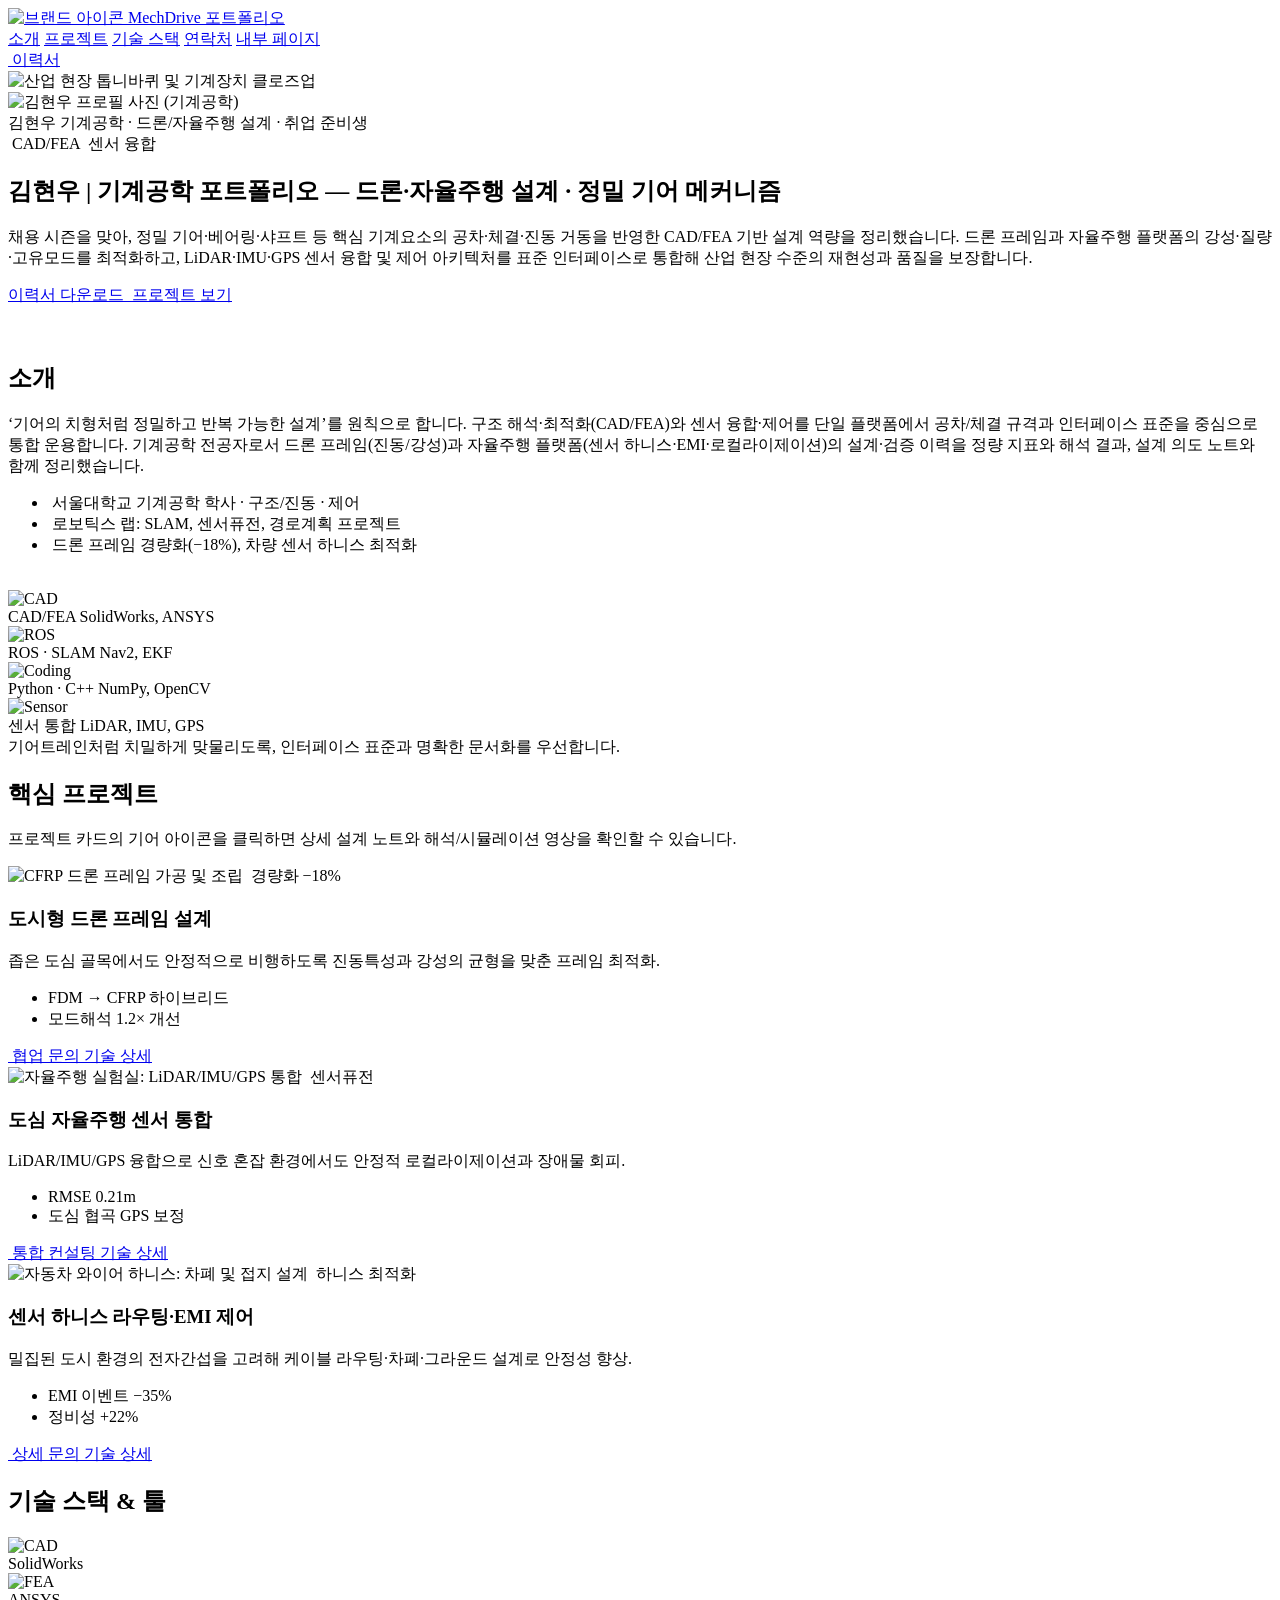
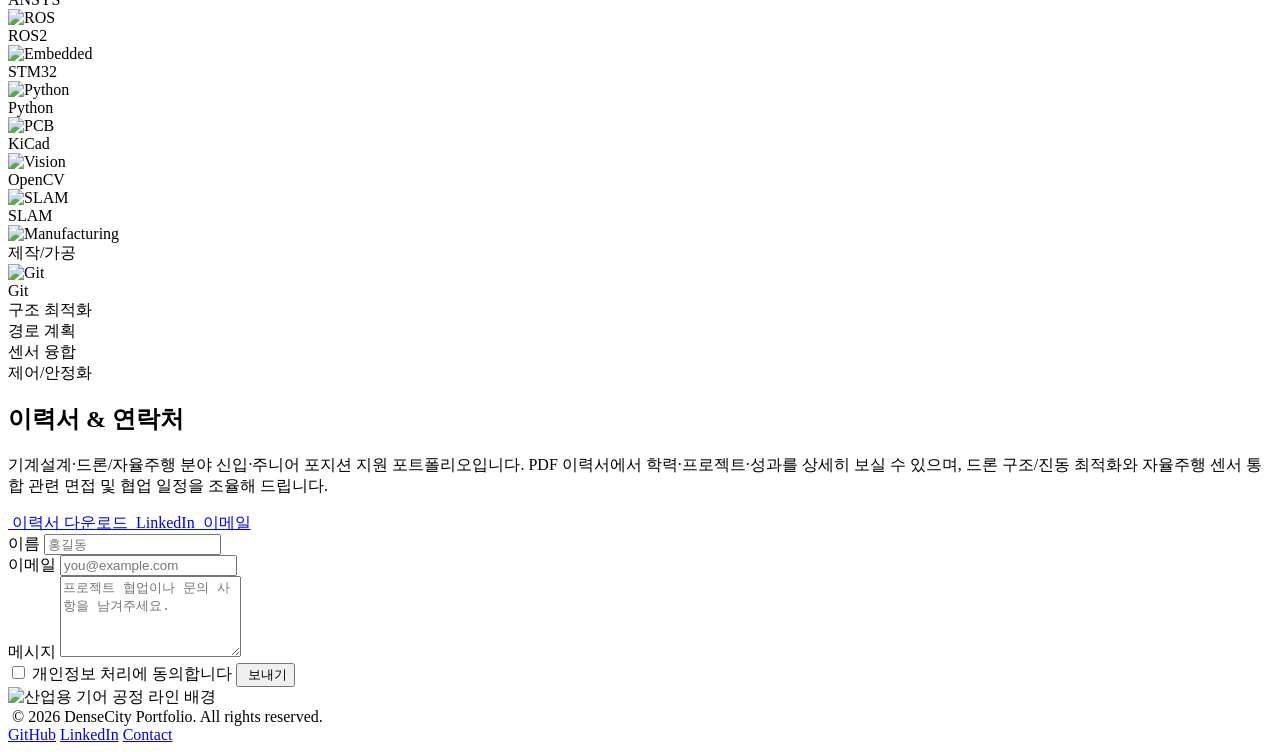
==== index2.html @ a0040f0d "starting again, fuck" ====
<!DOCTYPE html>
<html lang="ko" class="gjs-t-body">

  <head>
    <title id="i7ud">기계공학 포트폴리오 | 드론·자율주행 설계</title>
    <meta charset="utf-8" />
    <meta name="viewport" content="width=device-width, initial-scale=1" />
    <meta name="robots" content="index,follow">
    <meta name="generator" content="GrapesJS Studio">
    <link href="./newisdiff.css" rel="preload" as="style" />
  </head>

  <body class="cls-58n6zc">
    <header class="header" id="i1spo">
      <div class="header-container" id="io97j">
        <div class="header-bar" id="iwdth">
          <a href="#" class="brand-link" id="iqsjo">
            <img src="https://api.iconify.design/lucide-building-2.svg?color=%23ffffff" alt="브랜드 아이콘" class="brand-icon" id="idhmr" />
            <span id="ievvj" class="brand-name">MechDrive 포트폴리오</span>
          </a>
          <nav class="header-navigation" id="ipjgh">
            <a href="#about" class="gjs-t-link nav-link" id="ik38f">소개</a>
            <a href="#projects" class="gjs-t-link nav-link" id="ig07u">프로젝트</a>
            <a href="#skills" class="gjs-t-link nav-link" id="i8s25">기술 스택</a>
            <a href="#contact" class="gjs-t-link nav-link" id="ieakf">연락처</a>
            <a href="./index.html" id="igtwj" class="nav-link-page">내부 페이지</a>
          </nav>
          <div class="header-cta" id="id6ag">
            <a href="#resume" class="gjs-t-button header-button" id="i29eb">
              <img src="https://api.iconify.design/lucide-download.svg?color=%230b1220" alt="" class="button-icon" id="ij6nm" />
              <span class="button-label" id="imncm">이력서</span>
            </a>
          </div>
        </div>
      </div>
      <div class="header-divider" id="i7prg"></div>
    </header>
    <section id="hero" class="hero-section">
      <div id="izo97" class="hero-media">
        <img src="https://app.grapesjs.com/api/assets/random-image?query=industrial%20gears%20machinery%20closeup&amp;w=1600&amp;h=900" alt="산업 현장 톱니바퀴 및 기계장치 클로즈업" id="if8uk" class="hero-image" />
        <div id="ibich" class="hero-overlay"></div>
        <div id="id3tt" class="hero-content">
          <div id="iuqrh" class="hero-grid">
            <div id="ige5q" class="hero-profile">
              <div id="iniff" class="gjs-t-border profile-card">
                <img src="https://app.grapesjs.com/api/assets/random-image?query=portrait&amp;w=320&amp;h=320" alt="김현우 프로필 사진 (기계공학)" id="iyqql" class="profile-image" />
                <div id="iqaf6" class="profile-text">
                  <span id="iupiy" class="profile-name">김현우</span>
                  <span id="if7o5" class="profile-role">기계공학 · 드론/자율주행 설계 · 취업 준비생</span>
                  <div id="i46gs" class="profile-badges">
                    <span id="ia6sl" class="badge-item">
                      <img src="https://api.iconify.design/lucide-cog.svg?color=%23ffffff" alt="" id="i0ziv" class="cls-japd1v" />
                      <span id="icdsj">CAD/FEA</span>
                    </span>
                    <span id="i20hk" class="badge-item">
                      <img src="https://api.iconify.design/lucide-antenna.svg?color=%23ffffff" alt="" id="il0r1" class="cls-6fmpok" />
                      <span id="ipcrw">센서 융합</span>
                    </span>
                  </div>
                </div>
              </div>
            </div>
            <div id="iaud5" class="hero-headline">
              <h1 id="i3epa" class="gjs-t-h1 hero-title">김현우 | 기계공학 포트폴리오 — 드론·자율주행 설계 · 정밀 기어 메커니즘</h1>
              <p id="i17pk" class="hero-subtitle">채용 시즌을 맞아, 정밀 기어·베어링·샤프트 등 핵심 기계요소의 공차·체결·진동 거동을 반영한 CAD/FEA 기반 설계 역량을 정리했습니다. 드론 프레임과 자율주행 플랫폼의 강성·질량·고유모드를 최적화하고, LiDAR·IMU·GPS 센서 융합 및 제어 아키텍처를 표준 인터페이스로 통합해 산업 현장 수준의 재현성과 품질을 보장합니다.</p>
              <div id="ioflk" class="hero-actions">
                <a href="#resume" id="ijpuq" class="gjs-t-button primary-cta">
                  <img src="https://api.iconify.design/lucide-rocket.svg?color=%230b1220" alt="" id="i85fe" class="cls-4uaanw" />이력서 다운로드
                </a>
                <a href="#projects" id="iptj8" class="secondary-cta">
                  <img src="https://api.iconify.design/lucide-folder-open.svg?color=%23ffffff" alt="" id="i056i" class="cls-2yirq5" />
                  프로젝트 보기
                </a>
              </div>
            </div>
          </div>
          <img src="https://api.iconify.design/lucide-cog.svg?color=%23ffffff" alt="" id="ipnvv" class="hero-gear-decor" />
        </div>
        <img src="https://api.iconify.design/lucide-cog.svg?color=%23ffffff" alt="" id="i6jv47" class="hero-gear-decor" />
        <img src="https://api.iconify.design/lucide-cog.svg?color=%23ffffff" alt="" id="if8eoa" class="hero-gear-decor" />
      </div>
    </section>
    <section id="about" class="about-section">
      <div class="section-header" id="i5stb">
        <h2 class="gjs-t-h2 section-title" id="isull">소개</h2>
        <div class="section-line" id="imf1e"></div>
      </div>
      <div class="about-grid" id="ig2vy">
        <div class="about-summary" id="i3tjg">
          <div id="ihdhk" class="gjs-t-border summary-card">
            <p id="i35if" class="summary-text">‘기어의 치형처럼 정밀하고 반복 가능한 설계’를 원칙으로 합니다. 구조 해석·최적화(CAD/FEA)와 센서 융합·제어를 단일 플랫폼에서 공차/체결 규격과 인터페이스 표준을 중심으로 통합 운용합니다. 기계공학 전공자로서 드론 프레임(진동/강성)과 자율주행 플랫폼(센서 하니스·EMI·로컬라이제이션)의 설계·검증 이력을 정량 지표와 해석 결과, 설계 의도 노트와 함께 정리했습니다.</p>
            <ul id="idpcd" class="experience-list">
              <li id="id0z9" class="experience-item">
                <img src="https://api.iconify.design/lucide-school.svg?color=%23ffffff" alt="" id="idido" class="cls-k63dam" />
                <span id="i1ym4">서울대학교 기계공학 학사 · 구조/진동 · 제어</span>
              </li>
              <li id="i71ul" class="experience-item">
                <img src="https://api.iconify.design/lucide-cpu.svg?color=%23ffffff" alt="" id="i4e8y" class="cls-ekoyk2" />
                <span id="imzwj">로보틱스 랩: SLAM, 센서퓨전, 경로계획 프로젝트</span>
              </li>
              <li id="ifurr" class="experience-item">
                <img src="https://api.iconify.design/lucide-wrench.svg?color=%23ffffff" alt="" id="in3jy" class="cls-c5b4dj" />
                <span id="ijxng">드론 프레임 경량화(−18%), 차량 센서 하니스 최적화</span>
              </li>
            </ul>
            <div aria-hidden="true" id="iyo3x8">
              <img src="https://api.iconify.design/lucide-cog.svg?color=%23ffffff" alt="" id="i6b3sc" />
            </div>
          </div>
        </div>
        <div class="about-skills" id="ispla">
          <div class="gjs-t-border skills-card" id="ipkhg">
            <div class="skill-grid" id="i0h4n">
              <div class="skill-block" id="iw74g">
                <img src="https://api.iconify.design/lucide-cad.svg?color=%23ffffff" alt="CAD" class="cls-kmllen" id="ij2lc" />
                <div class="skill-info" id="i32fqk">
                  <div class="skill-header" id="ikccnl">
                    <span class="cls-u838b0" id="ib4uol">CAD/FEA</span>
                    <span class="cls-2l4azd" id="iyar39">SolidWorks, ANSYS</span>
                  </div>
                  <div class="skill-meter" id="i77jv6">
                    <div class="skill-fill" id="icu7ci"></div>
                  </div>
                </div>
              </div>
              <div class="skill-block" id="ijsst5">
                <img src="https://api.iconify.design/lucide-robot.svg?color=%23ffffff" alt="ROS" class="cls-l5lj44" id="ia5tse" />
                <div class="skill-info" id="ilvzzb">
                  <div class="skill-header" id="i2rl3z">
                    <span class="cls-6ejz52" id="ibklpq">ROS · SLAM</span>
                    <span class="cls-ztpwh1" id="iyr1hd">Nav2, EKF</span>
                  </div>
                  <div class="skill-meter" id="ildbcj">
                    <div class="skill-fill" id="ic4v45"></div>
                  </div>
                </div>
              </div>
              <div class="skill-block" id="iigvez">
                <img src="https://api.iconify.design/lucide-code-2.svg?color=%23ffffff" alt="Coding" class="cls-ta8qti" id="irjr3x" />
                <div class="skill-info" id="i0kuwq">
                  <div class="skill-header" id="ismoii">
                    <span class="cls-tm047c" id="iuxky6">Python · C++</span>
                    <span class="cls-eveswq" id="i24luk">NumPy, OpenCV</span>
                  </div>
                  <div class="skill-meter" id="i2c3bn">
                    <div class="skill-fill" id="icu75j"></div>
                  </div>
                </div>
              </div>
              <div class="skill-block" id="i98xem">
                <img src="https://api.iconify.design/lucide-antenna.svg?color=%23ffffff" alt="Sensor" class="cls-lgaa3l" id="ixt8es" />
                <div class="skill-info" id="ithptd">
                  <div class="skill-header" id="izlnhh">
                    <span class="cls-hsniru" id="i2tfth">센서 통합</span>
                    <span class="cls-4lz6kh" id="iplzug">LiDAR, IMU, GPS</span>
                  </div>
                  <div class="skill-meter" id="ixrdvn">
                    <div class="skill-fill" id="i46h0j"></div>
                  </div>
                </div>
              </div>
            </div>
            <div id="ignktv" class="skill-note">기어트레인처럼 치밀하게 맞물리도록, 인터페이스 표준과 명확한 문서화를 우선합니다.</div>
          </div>
        </div>
      </div>
    </section>
    <section id="projects" class="projects-section">
      <div id="ia3dto" class="section-header">
        <h2 id="iouzmg" class="gjs-t-h2 section-title">핵심 프로젝트</h2>
        <div id="iqq2me" class="section-line"></div>
        <p class="cls-etrvaf" id="i24fdl">프로젝트 카드의 기어 아이콘을 클릭하면 상세 설계 노트와 해석/시뮬레이션 영상을 확인할 수 있습니다.</p>
      </div>
      <div class="project-grid" id="i91rlr">
        <article class="gjs-t-border project-card" id="i3ddon">
          <div id="inh4ns" class="project-media">
            <img src="https://app.grapesjs.com/api/assets/random-image?query=drone%20frame%20cnc%20carbon%20fiber&amp;w=800&amp;h=480" alt="CFRP 드론 프레임 가공 및 조립" id="ifvtv4" class="cls-164kug" />
            <span id="i9krzw" class="project-badge">
              <img src="https://api.iconify.design/lucide-cog.svg?color=%23ffffff" alt="" id="id3utx" class="cls-qbki05" />
              <span id="iwuo36">경량화 −18%</span>
            </span>
            <img aria-hidden="true" src="https://api.iconify.design/lucide-cog.svg?color=%23ffffff" alt="" id="i7n7xy" />
          </div>
          <div class="project-body" id="iuujaf">
            <h3 class="project-title" id="ie2wcj">도시형 드론 프레임 설계</h3>
            <p class="project-description" id="ihoyki">좁은 도심 골목에서도 안정적으로 비행하도록 진동특성과 강성의 균형을 맞춘 프레임 최적화.</p>
            <ul class="project-facts" id="icw13j">
              <li class="fact-item" id="itrfp5">FDM → CFRP 하이브리드</li>
              <li class="fact-item" id="ir2cbk">모드해석 1.2× 개선</li>
            </ul>
            <div class="project-actions" id="i0kug1">
              <a href="#contact" class="gjs-t-button project-button" id="ijyath">
                <img src="https://api.iconify.design/lucide-handshake.svg?color=%230b1220" alt="" class="cls-uufxna" id="izh5m8" />
                협업 문의
              </a>
              <a href="#skills" class="gjs-t-link project-link" id="iixa5k">기술 상세</a>
            </div>
          </div>
        </article>
        <article class="gjs-t-border project-card" id="i5opdl">
          <div id="il0ywp" class="project-media">
            <img src="https://app.grapesjs.com/api/assets/random-image?query=autonomous%20vehicle%20lab%20lidar&amp;w=800&amp;h=480" alt="자율주행 실험실: LiDAR/IMU/GPS 통합" id="ip2y8o" class="cls-ntghxf" />
            <span id="ibs6e3" class="project-badge">
              <img src="https://api.iconify.design/lucide-radar.svg?color=%23ffffff" alt="" id="icivt7" class="cls-pdsgo2" />
              <span id="irzajo">센서퓨전</span>
            </span>
            <img aria-hidden="true" src="https://api.iconify.design/lucide-cog.svg?color=%23ffffff" alt="" id="iot7qq" />
          </div>
          <div class="project-body" id="ihtq6m">
            <h3 class="project-title" id="i978ph">도심 자율주행 센서 통합</h3>
            <p class="project-description" id="iym7wh">LiDAR/IMU/GPS 융합으로 신호 혼잡 환경에서도 안정적 로컬라이제이션과 장애물 회피.</p>
            <ul class="project-facts" id="iasvci">
              <li class="fact-item" id="i13z8a">RMSE 0.21m</li>
              <li class="fact-item" id="icujxm">도심 협곡 GPS 보정</li>
            </ul>
            <div class="project-actions" id="ijbuwo">
              <a href="#contact" class="gjs-t-button project-button" id="i8vat9">
                <img src="https://api.iconify.design/lucide-cable.svg?color=%230b1220" alt="" class="cls-lna0zv" id="ipw29n" />
                통합 컨설팅
              </a>
              <a href="#skills" class="gjs-t-link project-link" id="ir6mvg">기술 상세</a>
            </div>
          </div>
        </article>
        <article class="gjs-t-border project-card" id="i12ukz">
          <div id="iylnxe" class="project-media">
            <img src="https://app.grapesjs.com/api/assets/random-image?query=automotive%20wire%20harness%20emi%20shield&amp;w=1200&amp;h=480" alt="자동차 와이어 하니스: 차폐 및 접지 설계" id="i5kxxe" class="cls-sz5kc0" />
            <span id="irz0os" class="project-badge">
              <img src="https://api.iconify.design/lucide-cable.svg?color=%23ffffff" alt="" id="iu7cqh" class="cls-ectc24" />
              <span id="inri0k">하니스 최적화</span>
            </span>
            <img aria-hidden="true" src="https://api.iconify.design/lucide-cog.svg?color=%23ffffff" alt="" id="icjqez" />
          </div>
          <div class="project-body" id="ip0rje">
            <h3 class="project-title" id="izmeit">센서 하니스 라우팅·EMI 제어</h3>
            <p class="project-description" id="iokr67">밀집된 도시 환경의 전자간섭을 고려해 케이블 라우팅·차폐·그라운드 설계로 안정성 향상.</p>
            <ul class="project-facts" id="ibjcof">
              <li class="fact-item" id="i1lard">EMI 이벤트 −35%</li>
              <li class="fact-item" id="i23ug3">정비성 +22%</li>
            </ul>
            <div class="project-actions" id="i73vi3">
              <a href="#contact" class="gjs-t-button project-button" id="is4pyd">
                <img src="https://api.iconify.design/lucide-shield-check.svg?color=%230b1220" alt="" class="cls-n3xxhe" id="ipyk7f" />
                상세 문의
              </a>
              <a href="#skills" class="gjs-t-link project-link" id="i28czw">기술 상세</a>
            </div>
          </div>
        </article>
      </div>
    </section>
    <section id="skills" class="skills-section">
      <div class="section-header" id="i7w2fk">
        <h2 class="gjs-t-h2 section-title" id="ii8l4q">기술 스택 &amp; 툴</h2>
        <div class="section-line" id="iol4tp"></div>
      </div>
      <div class="skills-content" id="i5hajf">
        <div class="gjs-t-border icon-cloud" id="iutkq1">
          <div class="icon-grid" id="i2fhlq">
            <div class="icon-item" id="ikv20u">
              <div class="cls-dh5r3f" id="ifwebb">
                <img src="https://api.iconify.design/lucide-cad.svg?color=%23ffffff" alt="CAD" class="cls-k6n8nd" id="i8ihwi" />
              </div>
              <span class="cls-yga9se" id="itw214">SolidWorks</span>
            </div>
            <div class="icon-item" id="i83j8d">
              <div class="cls-ranrxe" id="iwebub">
                <img src="https://api.iconify.design/lucide-activity.svg?color=%23ffffff" alt="FEA" class="cls-wa16qp" id="iipvpf" />
              </div>
              <span class="cls-xpd7rp" id="ivyzxp">ANSYS</span>
            </div>
            <div class="icon-item" id="ig58km">
              <div class="cls-249k30" id="idmg0e">
                <img src="https://api.iconify.design/lucide-robot.svg?color=%23ffffff" alt="ROS" class="cls-bi3gu2" id="iwgvzy" />
              </div>
              <span class="cls-2nzqko" id="iiayhv">ROS2</span>
            </div>
            <div class="icon-item" id="i4lrvr">
              <div class="cls-2jch6q" id="if1he3">
                <img src="https://api.iconify.design/lucide-cpu.svg?color=%23ffffff" alt="Embedded" class="cls-a7jaw7" id="iatk5k" />
              </div>
              <span class="cls-c8icps" id="i3wftn">STM32</span>
            </div>
            <div class="icon-item" id="isb8tc">
              <div class="cls-i66f5k" id="iepk76">
                <img src="https://api.iconify.design/lucide-code-2.svg?color=%23ffffff" alt="Python" class="cls-z3t9l6" id="i2b41l" />
              </div>
              <span class="cls-9huabp" id="i3nxgs">Python</span>
            </div>
            <div class="icon-item" id="io70rv">
              <div class="cls-izxbre" id="i6lrhg">
                <img src="https://api.iconify.design/lucide-circuit-board.svg?color=%23ffffff" alt="PCB" class="cls-pvg9ti" id="i6rh99" />
              </div>
              <span class="cls-xh0c65" id="ie1qfi">KiCad</span>
            </div>
            <div class="icon-item" id="i870qq">
              <div class="cls-gpxmat" id="i5jwnj">
                <img src="https://api.iconify.design/lucide-camera.svg?color=%23ffffff" alt="Vision" class="cls-atbeua" id="i9rl3s" />
              </div>
              <span class="cls-0zfxgd" id="i0ekph">OpenCV</span>
            </div>
            <div class="icon-item" id="ihod4b">
              <div class="cls-2ah98f" id="i4snls">
                <img src="https://api.iconify.design/lucide-map.svg?color=%23ffffff" alt="SLAM" class="cls-t5mf8d" id="i8auib" />
              </div>
              <span class="cls-bqyxdl" id="ibdsqm">SLAM</span>
            </div>
            <div class="icon-item" id="ij0lzl">
              <div class="cls-3mb46h" id="i4ht7m">
                <img src="https://api.iconify.design/lucide-wrench.svg?color=%23ffffff" alt="Manufacturing" class="cls-b38is2" id="ib85hk" />
              </div>
              <span class="cls-djveza" id="i8xmjr">제작/가공</span>
            </div>
            <div class="icon-item" id="ivwcib">
              <div class="cls-njc0vo" id="ie18xp">
                <img src="https://api.iconify.design/lucide-git-branch.svg?color=%23ffffff" alt="Git" class="cls-8jvbf2" id="ici2mq" />
              </div>
              <span class="cls-b8alc1" id="ihktm6">Git</span>
            </div>
          </div>
        </div>
        <div class="gjs-t-border skill-bars" id="i5y2x6">
          <div class="bars-list" id="i17mfx">
            <div class="bar-item" id="i08udz">
              <span class="cls-vy6qdg" id="iheil7">구조 최적화</span>
              <div class="cls-mr4hjq" id="i3znip">
                <div class="cls-hd0oni" id="iu4raj"></div>
              </div>
            </div>
            <div class="bar-item" id="i7bd0z">
              <span class="cls-7nk0km" id="ijle53">경로 계획</span>
              <div class="cls-fnbruv" id="imhjeo">
                <div class="cls-04umcz" id="ice8qb"></div>
              </div>
            </div>
            <div class="bar-item" id="ij0g0j">
              <span class="cls-r28z0w" id="ipabwb">센서 융합</span>
              <div class="cls-zw9qsq" id="it328j">
                <div class="cls-rldxgh" id="iqga3n"></div>
              </div>
            </div>
            <div class="bar-item" id="izqzdc">
              <span class="cls-3xzul8" id="i39w0d">제어/안정화</span>
              <div class="cls-uv6nni" id="iq9b98">
                <div class="cls-i1on48" id="i4q39t"></div>
              </div>
            </div>
          </div>
        </div>
      </div>
    </section>
    <section id="resume" class="resume-contact-section">
      <div class="section-header" id="igh55j">
        <h2 class="gjs-t-h2 section-title" id="i65fof">이력서 &amp; 연락처</h2>
        <div class="section-line" id="ig9c25"></div>
      </div>
      <div class="resume-contact-grid" id="ipmkbg">
        <div class="gjs-t-border resume-card" id="i0s0jc">
          <p id="ihukh4" class="resume-intro">기계설계·드론/자율주행 분야 신입·주니어 포지션 지원 포트폴리오입니다. PDF 이력서에서 학력·프로젝트·성과를 상세히 보실 수 있으며, 드론 구조/진동 최적화와 자율주행 센서 통합 관련 면접 및 협업 일정을 조율해 드립니다.</p>
          <div class="resume-actions" id="i3hkzg">
            <a href="#" class="gjs-t-button resume-button" id="i4xrdt">
              <img src="https://api.iconify.design/lucide-download.svg?color=%230b1220" alt="" class="cls-yi3hy0" id="ik67x1" />
              이력서 다운로드
            </a>
            <a href="#" class="linkedin-button" id="id9muc">
              <img src="https://api.iconify.design/lucide-link.svg?color=%23ffffff" alt="" class="cls-ocx1zg" id="i9nwrj" />
              LinkedIn
            </a>
            <a href="mailto:hello@example.com" class="email-button" id="ivym1q">
              <img src="https://api.iconify.design/lucide-mail.svg?color=%23ffffff" alt="" class="cls-rgpfjh" id="ixq4rc" />
              이메일
            </a>
          </div>
        </div>
        <form method="post" id="contact" action="#" class="gjs-t-border contact-form">
          <div class="form-row" id="iateh1">
            <div class="form-field" id="ir4djn">
              <label for="name" class="field-label" id="it8jyh">이름</label>
              <input type="text" id="name" name="name" required placeholder="홍길동" class="field-input" />
            </div>
            <div class="form-field" id="iq5n8u">
              <label for="email" class="field-label" id="io18j2">이메일</label>
              <input type="email" id="email" name="email" required placeholder="you@example.com" class="field-input" />
            </div>
          </div>
          <div class="form-field" id="i1fjba">
            <label for="message" class="field-label" id="im5od5">메시지</label>
            <textarea id="message" name="message" rows="5" placeholder="프로젝트 협업이나 문의 사항을 남겨주세요." class="field-input"></textarea>
          </div>
          <div class="form-controls" id="i16wxa">
            <label class="checkbox-label" id="i7dsel">
              <input type="checkbox" aria-label="개인정보 처리 동의" class="checkbox-input" id="i2cqaj" />
              <span class="cls-q63b8y" id="i66yka">개인정보 처리에 동의합니다</span>
            </label>
            <button type="submit" class="gjs-t-button submit-button" id="ivem5g">
              <img src="https://api.iconify.design/lucide-send.svg?color=%230b1220" alt="" class="cls-wydyho" id="iru5qh" />
              보내기
            </button>
          </div>
        </form>
      </div>
    </section>
    <footer class="footer" id="iq0xcb">
      <div id="ip7lwb" class="footer-media">
        <img src="https://app.grapesjs.com/api/assets/random-image?query=industrial%20gear%20grid%20factory&amp;w=1600&amp;h=400" alt="산업용 기어 공정 라인 배경" loading="lazy" id="i751jj" class="cls-s2xn8a" />
        <div id="io8fer" class="footer-overlay"></div>
        <div id="ibdd2g" class="footer-content">
          <div id="ir3p3h" class="footer-left">
            <img src="https://api.iconify.design/lucide-cog.svg?color=%23ffffff" alt="" id="ivar5w" class="cls-wedlop" />
            <span id="i60vuu" class="cls-etrvaf">© 2026 DenseCity Portfolio. All rights reserved.</span>
          </div>
          <div id="iq3ygi" class="footer-right">
            <a href="#" id="ir1gi2" class="gjs-t-link">GitHub</a>
            <a href="#" id="iblxxj" class="gjs-t-link">LinkedIn</a>
            <a href="#contact" id="i3vbw8" class="gjs-t-link">Contact</a>
          </div>
        </div>
      </div>
    </footer>
  </body>

</html>
---- newisdiff.css ----
html {
  scroll-behavior: smooth;
}

*,
::before,
::after {
  box-sizing: border-box;
  undefined: undefined;
  border-width: 0;
  border-style: solid;
  border-color: #e5e7eb;
}

html,
:host {
  line-height: 1.5;
  undefined: undefined;
  -webkit-text-size-adjust: 100%;
  -moz-tab-size: 4;
  tab-size: 4;
  font-family: ui-sans-serif, system-ui, sans-serif, "Apple Color Emoji", "Segoe UI Emoji", "Segoe UI Symbol", "Noto Color Emoji";
  font-feature-settings: normal;
  font-variation-settings: normal;
  -webkit-tap-highlight-color: transparent;
}

body {
  margin: 0;
  undefined: undefined;
  line-height: inherit;
}

hr {
  height: 0;
  undefined: undefined;
  color: inherit;
  border-top-width: 1px;
}

abbr:where([title]) {
  text-decoration: underline dotted;
}

h1,
h2,
h3,
h4,
h5,
h6 {
  font-size: inherit;
  font-weight: inherit;
}

a {
  color: inherit;
  text-decoration: inherit;
}

b,
strong {
  font-weight: bolder;
}

code,
kbd,
samp,
pre {
  font-family: ui-monospace, SFMono-Regular, Menlo, Monaco, Consolas, "Liberation Mono", "Courier New", monospace;
  undefined: undefined;
  font-feature-settings: normal;
  font-variation-settings: normal;
  font-size: 1em;
}

small {
  font-size: 80%;
}

sub,
sup {
  font-size: 75%;
  line-height: 0;
  position: relative;
  vertical-align: baseline;
}

sub {
  bottom: -0.25em;
}

sup {
  top: -0.5em;
}

table {
  text-indent: 0;
  undefined: undefined;
  border-color: inherit;
  border-collapse: collapse;
}

button,
input,
optgroup,
select,
textarea {
  font-family: inherit;
  undefined: undefined;
  font-feature-settings: inherit;
  font-variation-settings: inherit;
  font-size: 100%;
  font-weight: inherit;
  line-height: inherit;
  letter-spacing: inherit;
  color: inherit;
  margin: 0;
  padding: 0;
}

button,
select {
  text-transform: none;
}

button,
input:where([type='button']),
input:where([type='reset']),
input:where([type='submit']) {
  -webkit-appearance: button;
  undefined: undefined;
  background-color: transparent;
  background-image: none;
}

:-moz-focusring {
  outline: auto;
}

:-moz-ui-invalid {
  box-shadow: none;
}

progress {
  vertical-align: baseline;
}

::-webkit-inner-spin-button,
::-webkit-outer-spin-button {
  height: auto;
}

[type='search'] {
  -webkit-appearance: textfield;
  undefined: undefined;
  outline-offset: -2px;
}

::-webkit-search-decoration {
  -webkit-appearance: none;
}

::-webkit-file-upload-button {
  -webkit-appearance: button;
  undefined: undefined;
  font: inherit;
}

summary {
  display: list-item;
}

blockquote,
dl,
dd,
h1,
h2,
h3,
h4,
h5,
h6,
hr,
figure,
p,
pre {
  margin: 0;
}

fieldset {
  margin: 0;
  padding: 0;
}

legend {
  padding: 0;
}

ol,
ul,
menu {
  list-style: none;
  margin: 0;
  padding: 0;
}

dialog {
  padding: 0;
}

textarea {
  resize: vertical;
}

input::placeholder,
textarea::placeholder {
  opacity: 1;
  undefined: undefined;
  color: #9ca3af;
}

button,
[role="button"] {
  cursor: pointer;
}

:disabled {
  cursor: default;
}

img,
svg,
video,
canvas,
audio,
iframe,
embed,
object {
  display: block;
  undefined: undefined;
  vertical-align: middle;
}

img,
video {
  max-width: 100%;
  height: auto;
}

[hidden] {
  display: none;
}

.cls-58n6zc {
  background-color: rgb(15 23 32 / 1);
  color: rgb(229 231 235 / 1);
}

.header {
  width: 100%;
  position: sticky;
  top: 0px;
  z-index: 40;
  background-color: rgb(11 19 32 / 0.8);
  backdrop-filter: blur(8px);
}

.header-container {
  max-width: 1200px;
  margin-left: auto;
  margin-right: auto;
  padding-left: 1.5rem;
  padding-right: 1.5rem;
}

.header-bar {
  display: flex;
  align-items: center;
  justify-content: space-between;
  height: 4rem;
  gap: 1.5rem;
}

.brand-link {
  display: flex;
  align-items: center;
  gap: 0.75rem;
}

.brand-icon {
  width: 1.75rem;
  height: 1.75rem;
}

.brand-name {
  font-size: 1.25rem;
  line-height: 1.75rem;
  font-weight: 800;
  letter-spacing: 0.025em;
}

.header-navigation {
  display: none;
  align-items: center;
  gap: 2rem;
}

.header-cta {
  display: flex;
  align-items: center;
  gap: 1rem;
}

.header-button {
  padding-left: 1rem;
  padding-right: 1rem;
  padding-top: 0.5rem;
  padding-bottom: 0.5rem;
  display: flex;
  align-items: center;
  gap: 0.5rem;
}

.button-icon {
  width: 1rem;
  height: 1rem;
}

.button-label {
  font-weight: 600;
}

.hero-section {
  position: relative;
  width: 100%;
}

.hero-media {
  position: relative;
  height: 72vh;
  min-height: 540px;
}

.hero-image {
  position: absolute;
  inset: 0px;
  width: 100%;
  height: 100%;
  object-fit: cover;
}

.hero-overlay {
  position: absolute;
  inset: 0px;
  background-image: linear-gradient(to bottom, rgb(11 19 32 / 0.4), rgb(11 19 32 / 0.7), rgb(11 19 32 / 0));
}

.hero-content {
  position: relative;
  max-width: 1200px;
  margin-left: auto;
  margin-right: auto;
  height: 100%;
  padding-left: 1.5rem;
  padding-right: 1.5rem;
  display: flex;
  align-items: center;
}

.hero-grid {
  width: 100%;
  display: grid;
  grid-template-columns: repeat(12, minmax(0, 1fr));
  gap: 2.5rem;
}

.hero-profile {
  grid-column: span 4 / span 4;
  display: flex;
}

.profile-card {
  background-color: rgb(16 24 39 / 0.7);
  padding: 1.25rem;
  border-radius: 1rem;
  display: flex;
  align-items: center;
  gap: 1.25rem;
}

.profile-image {
  width: 6rem;
  height: 6rem;
  border-radius: 9999px;
  object-fit: cover;
}

.profile-text {
  display: flex;
  flex-direction: column;
  gap: 0.25rem;
}

.profile-name {
  font-size: 1.5rem;
  line-height: 2rem;
  font-weight: 700;
}

.profile-role {
  color: rgb(154 163 173 / 1);
}

.profile-badges {
  display: flex;
  align-items: center;
  gap: 0.75rem;
  margin-top: 0.5rem;
}

.cls-japd1v {
  width: 1rem;
  height: 1rem;
}

.cls-6fmpok {
  width: 1rem;
  height: 1rem;
}

.hero-headline {
  grid-column: span 8 / span 8;
  display: flex;
  flex-direction: column;
  justify-content: center;
}

.hero-title {
  font-weight: 800;
  letter-spacing: -0.025em;
}

.hero-subtitle {
  margin-top: 1rem;
  font-size: 1.125rem;
  line-height: 1.75rem;
  color: rgb(203 213 225 / 1);
  max-width: 720px;
}

.hero-actions {
  margin-top: 2rem;
  display: flex;
  align-items: center;
  gap: 1rem;
}

.primary-cta {
  padding-left: 1.5rem;
  padding-right: 1.5rem;
  padding-top: 0.75rem;
  padding-bottom: 0.75rem;
  display: flex;
  align-items: center;
  gap: 0.75rem;
  font-weight: 600;
}

.cls-4uaanw {
  width: 1.25rem;
  height: 1.25rem;
}

.secondary-cta {
  padding-left: 1.5rem;
  padding-right: 1.5rem;
  padding-top: 0.75rem;
  padding-bottom: 0.75rem;
  display: flex;
  align-items: center;
  gap: 0.75rem;
  font-weight: 600;
  border-radius: 9999px;
  background-color: rgb(27 38 55 / 1);
  color: rgb(255 255 255 / 1);
}

.cls-2yirq5 {
  width: 1.25rem;
  height: 1.25rem;
}

.hero-gear-decor {
  position: absolute;
  right: 1.5rem;
  bottom: 1.5rem;
  width: 2.5rem;
  height: 2.5rem;
  opacity: 0.3;
}

.about-section {
  max-width: 1200px;
  margin-left: auto;
  margin-right: auto;
  padding-left: 1.5rem;
  padding-right: 1.5rem;
  padding-top: 4rem;
  padding-bottom: 4rem;
}

.section-header {
  display: flex;
  align-items: flex-end;
  justify-content: space-between;
  gap: 1.5rem;
}

.section-title {
  font-weight: 700;
}

.section-line {
  flex: 1 1 0%;
}

.about-grid {
  margin-top: 2.5rem;
  display: grid;
  grid-template-columns: repeat(12, minmax(0, 1fr));
  gap: 2.5rem;
}

.about-summary {
  grid-column: span 6 / span 6;
}

.summary-card {
  background-color: rgb(16 24 39 / 0.7);
  border-radius: 1rem;
  padding: 1.5rem;
}

.summary-text {
  color: rgb(203 213 225 / 1);
}

.experience-list {
  margin-top: 1.5rem;
  display: flex;
  flex-direction: column;
  gap: 0.75rem;
}

.experience-item {
  display: flex;
  align-items: center;
  gap: 0.75rem;
}

.cls-k63dam {
  width: 1.25rem;
  height: 1.25rem;
}

.cls-ekoyk2 {
  width: 1.25rem;
  height: 1.25rem;
}

.cls-c5b4dj {
  width: 1.25rem;
  height: 1.25rem;
}

.about-skills {
  grid-column: span 6 / span 6;
}

.skills-card {
  background-color: rgb(16 24 39 / 0.7);
  border-radius: 1rem;
  padding: 1.5rem;
}

.skill-grid {
  display: grid;
  grid-template-columns: repeat(2, minmax(0, 1fr));
  gap: 1.5rem;
}

.skill-block {
  display: flex;
  align-items: center;
  gap: 1rem;
}

.cls-kmllen {
  width: 2rem;
  height: 2rem;
}

.skill-info {
  flex: 1 1 0%;
}

.skill-header {
  display: flex;
  align-items: center;
  justify-content: space-between;
  gap: 1rem;
}

.cls-u838b0 {
  font-weight: 600;
}

.cls-2l4azd {
  color: rgb(154 163 173 / 1);
}

.skill-meter {
  margin-top: 0.75rem;
  height: 0.5rem;
  border-radius: 9999px;
  background-color: rgb(11 19 32 / 1);
}

.skill-fill {
  height: 100%;
  border-radius: 9999px;
  background-color: rgb(5 160 255 / 1);
}

.cls-l5lj44 {
  width: 2rem;
  height: 2rem;
}

.cls-6ejz52 {
  font-weight: 600;
}

.cls-ztpwh1 {
  color: rgb(154 163 173 / 1);
}

.cls-ta8qti {
  width: 2rem;
  height: 2rem;
}

.cls-tm047c {
  font-weight: 600;
}

.cls-eveswq {
  color: rgb(154 163 173 / 1);
}

.cls-lgaa3l {
  width: 2rem;
  height: 2rem;
}

.cls-hsniru {
  font-weight: 600;
}

.cls-4lz6kh {
  color: rgb(154 163 173 / 1);
}

.skill-note {
  margin-top: 1.5rem;
  font-size: 0.875rem;
  line-height: 1.25rem;
  color: rgb(154 163 173 / 1);
}

.projects-section {
  max-width: 1200px;
  margin-left: auto;
  margin-right: auto;
  padding-left: 1.5rem;
  padding-right: 1.5rem;
  padding-top: 4rem;
  padding-bottom: 4rem;
}

.project-grid {
  margin-top: 2.5rem;
  display: grid;
  grid-template-columns: repeat(12, minmax(0, 1fr));
  gap: 2.5rem;
}

.project-card {
  grid-column: span 4 / span 4;
  background-color: rgb(16 24 39 / 0.7);
  border-radius: 1rem;
  overflow: hidden;
  transition-property: all;
  transition-timing-function: cubic-bezier(0.4, 0, 0.2, 1);
  transition-duration: 150ms;
}

.project-media {
  position: relative;
  height: 12rem;
}

.cls-164kug {
  width: 100%;
  height: 100%;
  object-fit: cover;
}

.project-badge {
  position: absolute;
  top: 1rem;
  left: 1rem;
}

.cls-qbki05 {
  width: 1rem;
  height: 1rem;
}

.project-body {
  padding: 1.5rem;
  display: flex;
  flex-direction: column;
  gap: 1rem;
}

.project-title {
  font-size: 1.25rem;
  line-height: 1.75rem;
  font-weight: 700;
}

.project-description {
  color: rgb(203 213 225 / 1);
}

.project-facts {
  display: flex;
  flex-wrap: wrap;
  align-items: center;
  gap: 0.75rem;
}

.project-actions {
  display: flex;
  align-items: center;
  gap: 0.75rem;
}

.project-button {
  padding-left: 1rem;
  padding-right: 1rem;
  padding-top: 0.5rem;
  padding-bottom: 0.5rem;
  display: flex;
  align-items: center;
  gap: 0.5rem;
}

.cls-uufxna {
  width: 1rem;
  height: 1rem;
}

.cls-ntghxf {
  width: 100%;
  height: 100%;
  object-fit: cover;
}

.cls-pdsgo2 {
  width: 1rem;
  height: 1rem;
}

.cls-lna0zv {
  width: 1rem;
  height: 1rem;
}

.cls-sz5kc0 {
  width: 100%;
  height: 100%;
  object-fit: cover;
}

.cls-ectc24 {
  width: 1rem;
  height: 1rem;
}

.cls-n3xxhe {
  width: 1rem;
  height: 1rem;
}

.skills-section {
  max-width: 1200px;
  margin-left: auto;
  margin-right: auto;
  padding-left: 1.5rem;
  padding-right: 1.5rem;
  padding-top: 4rem;
  padding-bottom: 4rem;
}

.skills-content {
  margin-top: 2.5rem;
  display: grid;
  grid-template-columns: repeat(12, minmax(0, 1fr));
  gap: 2.5rem;
}

.icon-cloud {
  grid-column: span 7 / span 7;
  background-color: rgb(16 24 39 / 0.7);
  border-radius: 1rem;
  padding: 1.5rem;
}

.icon-grid {
  display: grid;
  grid-template-columns: repeat(5, minmax(0, 1fr));
  gap: 1.5rem;
}

.icon-item {
  display: flex;
  flex-direction: column;
  align-items: center;
  gap: 0.75rem;
}

.cls-dh5r3f {
  width: 4rem;
  height: 4rem;
  border-radius: 9999px;
  background-color: rgb(11 19 32 / 1);
  display: flex;
  align-items: center;
  justify-content: center;
}

.cls-k6n8nd {
  width: 1.75rem;
  height: 1.75rem;
}

.cls-yga9se {
  font-size: 0.875rem;
  line-height: 1.25rem;
}

.cls-ranrxe {
  width: 4rem;
  height: 4rem;
  border-radius: 9999px;
  background-color: rgb(11 19 32 / 1);
  display: flex;
  align-items: center;
  justify-content: center;
}

.cls-wa16qp {
  width: 1.75rem;
  height: 1.75rem;
}

.cls-xpd7rp {
  font-size: 0.875rem;
  line-height: 1.25rem;
}

.cls-249k30 {
  width: 4rem;
  height: 4rem;
  border-radius: 9999px;
  background-color: rgb(11 19 32 / 1);
  display: flex;
  align-items: center;
  justify-content: center;
}

.cls-bi3gu2 {
  width: 1.75rem;
  height: 1.75rem;
}

.cls-2nzqko {
  font-size: 0.875rem;
  line-height: 1.25rem;
}

.cls-2jch6q {
  width: 4rem;
  height: 4rem;
  border-radius: 9999px;
  background-color: rgb(11 19 32 / 1);
  display: flex;
  align-items: center;
  justify-content: center;
}

.cls-a7jaw7 {
  width: 1.75rem;
  height: 1.75rem;
}

.cls-c8icps {
  font-size: 0.875rem;
  line-height: 1.25rem;
}

.cls-i66f5k {
  width: 4rem;
  height: 4rem;
  border-radius: 9999px;
  background-color: rgb(11 19 32 / 1);
  display: flex;
  align-items: center;
  justify-content: center;
}

.cls-z3t9l6 {
  width: 1.75rem;
  height: 1.75rem;
}

.cls-9huabp {
  font-size: 0.875rem;
  line-height: 1.25rem;
}

.cls-izxbre {
  width: 4rem;
  height: 4rem;
  border-radius: 9999px;
  background-color: rgb(11 19 32 / 1);
  display: flex;
  align-items: center;
  justify-content: center;
}

.cls-pvg9ti {
  width: 1.75rem;
  height: 1.75rem;
}

.cls-xh0c65 {
  font-size: 0.875rem;
  line-height: 1.25rem;
}

.cls-gpxmat {
  width: 4rem;
  height: 4rem;
  border-radius: 9999px;
  background-color: rgb(11 19 32 / 1);
  display: flex;
  align-items: center;
  justify-content: center;
}

.cls-atbeua {
  width: 1.75rem;
  height: 1.75rem;
}

.cls-0zfxgd {
  font-size: 0.875rem;
  line-height: 1.25rem;
}

.cls-2ah98f {
  width: 4rem;
  height: 4rem;
  border-radius: 9999px;
  background-color: rgb(11 19 32 / 1);
  display: flex;
  align-items: center;
  justify-content: center;
}

.cls-t5mf8d {
  width: 1.75rem;
  height: 1.75rem;
}

.cls-bqyxdl {
  font-size: 0.875rem;
  line-height: 1.25rem;
}

.cls-3mb46h {
  width: 4rem;
  height: 4rem;
  border-radius: 9999px;
  background-color: rgb(11 19 32 / 1);
  display: flex;
  align-items: center;
  justify-content: center;
}

.cls-b38is2 {
  width: 1.75rem;
  height: 1.75rem;
}

.cls-djveza {
  font-size: 0.875rem;
  line-height: 1.25rem;
}

.cls-njc0vo {
  width: 4rem;
  height: 4rem;
  border-radius: 9999px;
  background-color: rgb(11 19 32 / 1);
  display: flex;
  align-items: center;
  justify-content: center;
}

.cls-8jvbf2 {
  width: 1.75rem;
  height: 1.75rem;
}

.cls-b8alc1 {
  font-size: 0.875rem;
  line-height: 1.25rem;
}

.skill-bars {
  grid-column: span 5 / span 5;
  background-color: rgb(16 24 39 / 0.7);
  border-radius: 1rem;
  padding: 1.5rem;
}

.bars-list {
  display: flex;
  flex-direction: column;
  gap: 1.25rem;
}

.bar-item {
  display: flex;
  align-items: center;
  gap: 1rem;
}

.cls-vy6qdg {
  width: 7rem;
  font-size: 0.875rem;
  line-height: 1.25rem;
  color: rgb(154 163 173 / 1);
}

.cls-mr4hjq {
  flex: 1 1 0%;
  height: 0.5rem;
  border-radius: 9999px;
  background-color: rgb(11 19 32 / 1);
}

.cls-hd0oni {
  height: 100%;
  border-radius: 9999px;
  background-color: rgb(255 79 163 / 1);
}

.cls-7nk0km {
  width: 7rem;
  font-size: 0.875rem;
  line-height: 1.25rem;
  color: rgb(154 163 173 / 1);
}

.cls-fnbruv {
  flex: 1 1 0%;
  height: 0.5rem;
  border-radius: 9999px;
  background-color: rgb(11 19 32 / 1);
}

.cls-04umcz {
  height: 100%;
  border-radius: 9999px;
  background-color: rgb(255 79 163 / 1);
}

.cls-r28z0w {
  width: 7rem;
  font-size: 0.875rem;
  line-height: 1.25rem;
  color: rgb(154 163 173 / 1);
}

.cls-zw9qsq {
  flex: 1 1 0%;
  height: 0.5rem;
  border-radius: 9999px;
  background-color: rgb(11 19 32 / 1);
}

.cls-rldxgh {
  height: 100%;
  border-radius: 9999px;
  background-color: rgb(255 79 163 / 1);
}

.cls-3xzul8 {
  width: 7rem;
  font-size: 0.875rem;
  line-height: 1.25rem;
  color: rgb(154 163 173 / 1);
}

.cls-uv6nni {
  flex: 1 1 0%;
  height: 0.5rem;
  border-radius: 9999px;
  background-color: rgb(11 19 32 / 1);
}

.cls-i1on48 {
  height: 100%;
  border-radius: 9999px;
  background-color: rgb(255 79 163 / 1);
}

.resume-contact-section {
  max-width: 1200px;
  margin-left: auto;
  margin-right: auto;
  padding-left: 1.5rem;
  padding-right: 1.5rem;
  padding-top: 4rem;
  padding-bottom: 4rem;
}

.resume-contact-grid {
  margin-top: 2.5rem;
  display: grid;
  grid-template-columns: repeat(12, minmax(0, 1fr));
  gap: 2.5rem;
}

.resume-card {
  grid-column: span 5 / span 5;
  background-color: rgb(16 24 39 / 0.7);
  border-radius: 1rem;
  padding: 1.5rem;
  display: flex;
  flex-direction: column;
  gap: 1.5rem;
}

.resume-intro {
  color: rgb(203 213 225 / 1);
}

.resume-actions {
  display: flex;
  align-items: center;
  gap: 1rem;
}

.resume-button {
  padding-left: 1.25rem;
  padding-right: 1.25rem;
  padding-top: 0.75rem;
  padding-bottom: 0.75rem;
  display: flex;
  align-items: center;
  gap: 0.5rem;
}

.cls-yi3hy0 {
  width: 1.25rem;
  height: 1.25rem;
}

.linkedin-button {
  padding-left: 1.25rem;
  padding-right: 1.25rem;
  padding-top: 0.75rem;
  padding-bottom: 0.75rem;
  display: flex;
  align-items: center;
  gap: 0.5rem;
  border-radius: 9999px;
  background-color: rgb(27 38 55 / 1);
  color: rgb(255 255 255 / 1);
}

.cls-ocx1zg {
  width: 1.25rem;
  height: 1.25rem;
}

.email-button {
  padding-left: 1.25rem;
  padding-right: 1.25rem;
  padding-top: 0.75rem;
  padding-bottom: 0.75rem;
  display: flex;
  align-items: center;
  gap: 0.5rem;
  border-radius: 9999px;
  background-color: rgb(27 38 55 / 1);
  color: rgb(255 255 255 / 1);
}

.cls-rgpfjh {
  width: 1.25rem;
  height: 1.25rem;
}

.contact-form {
  grid-column: span 7 / span 7;
  background-color: rgb(16 24 39 / 0.7);
  border-radius: 1rem;
  padding: 1.5rem;
  display: flex;
  flex-direction: column;
  gap: 1.25rem;
}

.form-row {
  display: grid;
  grid-template-columns: repeat(2, minmax(0, 1fr));
  gap: 1.25rem;
}

.form-field {
  display: flex;
  flex-direction: column;
  gap: 0.5rem;
}

.field-label {
  font-size: 0.875rem;
  line-height: 1.25rem;
  color: rgb(154 163 173 / 1);
}

.field-input {
  width: 100%;
  border-radius: 0.75rem;
  background-color: rgb(11 19 32 / 1);
  color: rgb(255 255 255 / 1);
  padding-left: 1rem;
  padding-right: 1rem;
  padding-top: 0.75rem;
  padding-bottom: 0.75rem;
}

.field-input:focus {
  outline-width: 2px;
  outline-color: #05a0ff;
}

.form-controls {
  display: flex;
  align-items: center;
  gap: 1rem;
}

.checkbox-label {
  display: flex;
  align-items: center;
  gap: 0.75rem;
}

.checkbox-input {
  width: 1.25rem;
  height: 1.25rem;
  border-radius: 0.375rem;
  background-color: rgb(11 19 32 / 1);
}

.checkbox-input:checked {
  background-color: rgb(5 160 255 / 1);
}

.cls-q63b8y {
  font-size: 0.875rem;
  line-height: 1.25rem;
}

.submit-button {
  padding-left: 1.5rem;
  padding-right: 1.5rem;
  padding-top: 0.75rem;
  padding-bottom: 0.75rem;
  display: flex;
  align-items: center;
  gap: 0.5rem;
}

.cls-wydyho {
  width: 1.25rem;
  height: 1.25rem;
}

.footer {
  width: 100%;
  margin-top: 1.5rem;
}

.footer-media {
  position: relative;
  height: 10rem;
}

.cls-s2xn8a {
  position: absolute;
  inset: 0px;
  width: 100%;
  height: 100%;
  object-fit: cover;
}

.footer-overlay {
  position: absolute;
  inset: 0px;
  background-image: linear-gradient(to top, #0b1320, rgb(11 19 32 / 0.8), rgb(11 19 32 / 0));
}

.footer-content {
  position: relative;
  max-width: 1200px;
  margin-left: auto;
  margin-right: auto;
  padding-left: 1.5rem;
  padding-right: 1.5rem;
  height: 100%;
  display: flex;
  align-items: center;
  justify-content: space-between;
  gap: 1.5rem;
}

.footer-left {
  display: flex;
  align-items: center;
  gap: 1rem;
}

.cls-wedlop {
  width: 1.5rem;
  height: 1.5rem;
}

.cls-etrvaf {
  font-size: 0.875rem;
  line-height: 1.25rem;
  color: rgb(154 163 173 / 1);
}

.footer-right {
  display: flex;
  align-items: center;
  gap: 1rem;
}

#icu7ci {
  width: 85%;
}

#ic4v45 {
  width: 80%;
}

#icu75j {
  width: 75%;
}

#i46h0j {
  width: 78%;
}

#iu4raj {
  width: 82%;
}

#ice8qb {
  width: 76%;
}

#iqga3n {
  width: 80%;
}

#i4q39t {
  width: 70%;
}

#i6b3sc {
  width: 28px;
  height: 28px;
}

#iyo3x8 {
  display: flex;
  justify-content: flex-end;
  opacity: 0.2;
}

#i7n7xy {
  position: absolute;
  right: 10px;
  bottom: 10px;
  width: 22px;
  height: 22px;
  opacity: 0.25;
}

#iot7qq {
  position: absolute;
  right: 10px;
  bottom: 10px;
  width: 22px;
  height: 22px;
  opacity: 0.25;
}

#icjqez {
  position: absolute;
  right: 10px;
  bottom: 10px;
  width: 22px;
  height: 22px;
  opacity: 0.25;
}

#i6jv47 {
  left: 1.25rem;
  bottom: 2rem;
  width: 28px;
  height: 28px;
  opacity: 0.22;
}

#if8eoa {
  right: 4.5rem;
  top: 1.5rem;
  width: 22px;
  height: 22px;
  opacity: 0.18;
}

@keyframes spin {
  to {
    transform: rotate(360deg);
  }
}

@keyframes float {

  0%,
  100% {
    transform: translateY(0);
  }

  50% {
    transform: translateY(-6px);
  }
}

@media (max-width: 992px) {
  .gjs-t-h1 {
    font-size: 42px;
  }

  .gjs-t-h2 {
    font-size: 28px;
  }

  .header-navigation {
    display: flex;
  }

  .hero-profile {
    grid-column: span 12 / span 12;
    justify-content: center;
  }

  .hero-headline {
    grid-column: span 12 / span 12;
  }

  .about-summary {
    grid-column: span 12 / span 12;
  }

  .about-skills {
    grid-column: span 12 / span 12;
  }

  .skill-grid {
    grid-template-columns: repeat(1, minmax(0, 1fr));
  }

  .project-card {
    grid-column: span 12 / span 12;
  }

  .icon-cloud {
    grid-column: span 12 / span 12;
  }

  .icon-grid {
    grid-template-columns: repeat(4, minmax(0, 1fr));
  }

  .skill-bars {
    grid-column: span 12 / span 12;
  }

  .resume-card {
    grid-column: span 12 / span 12;
  }

  .contact-form {
    grid-column: span 12 / span 12;
  }

  .form-row {
    grid-template-columns: repeat(1, minmax(0, 1fr));
  }
}

@media (max-width: 480px) {
  .gjs-t-h1 {
    font-size: 32px;
  }

  .gjs-t-h2 {
    font-size: 24px;
  }

  .project-card {
    grid-column: span 12 / span 12;
  }

  .icon-grid {
    grid-template-columns: repeat(3, minmax(0, 1fr));
  }
}
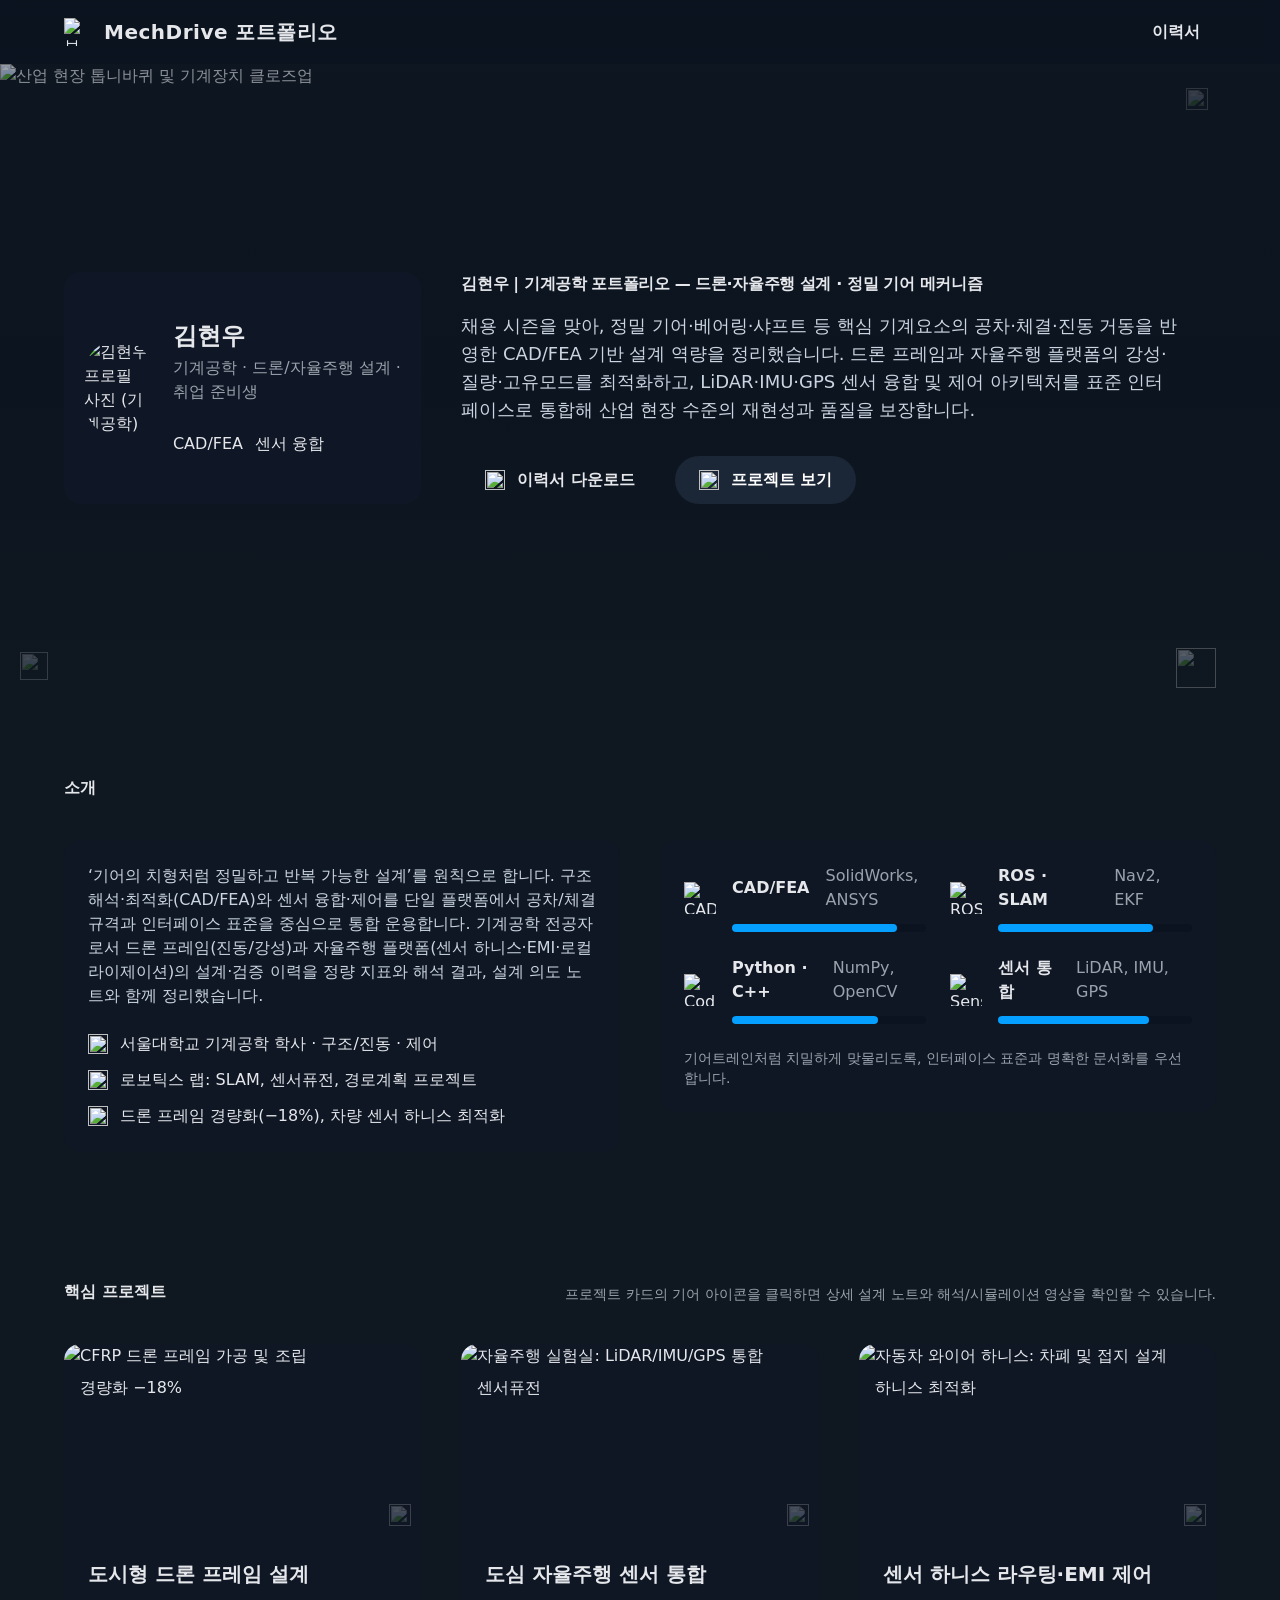
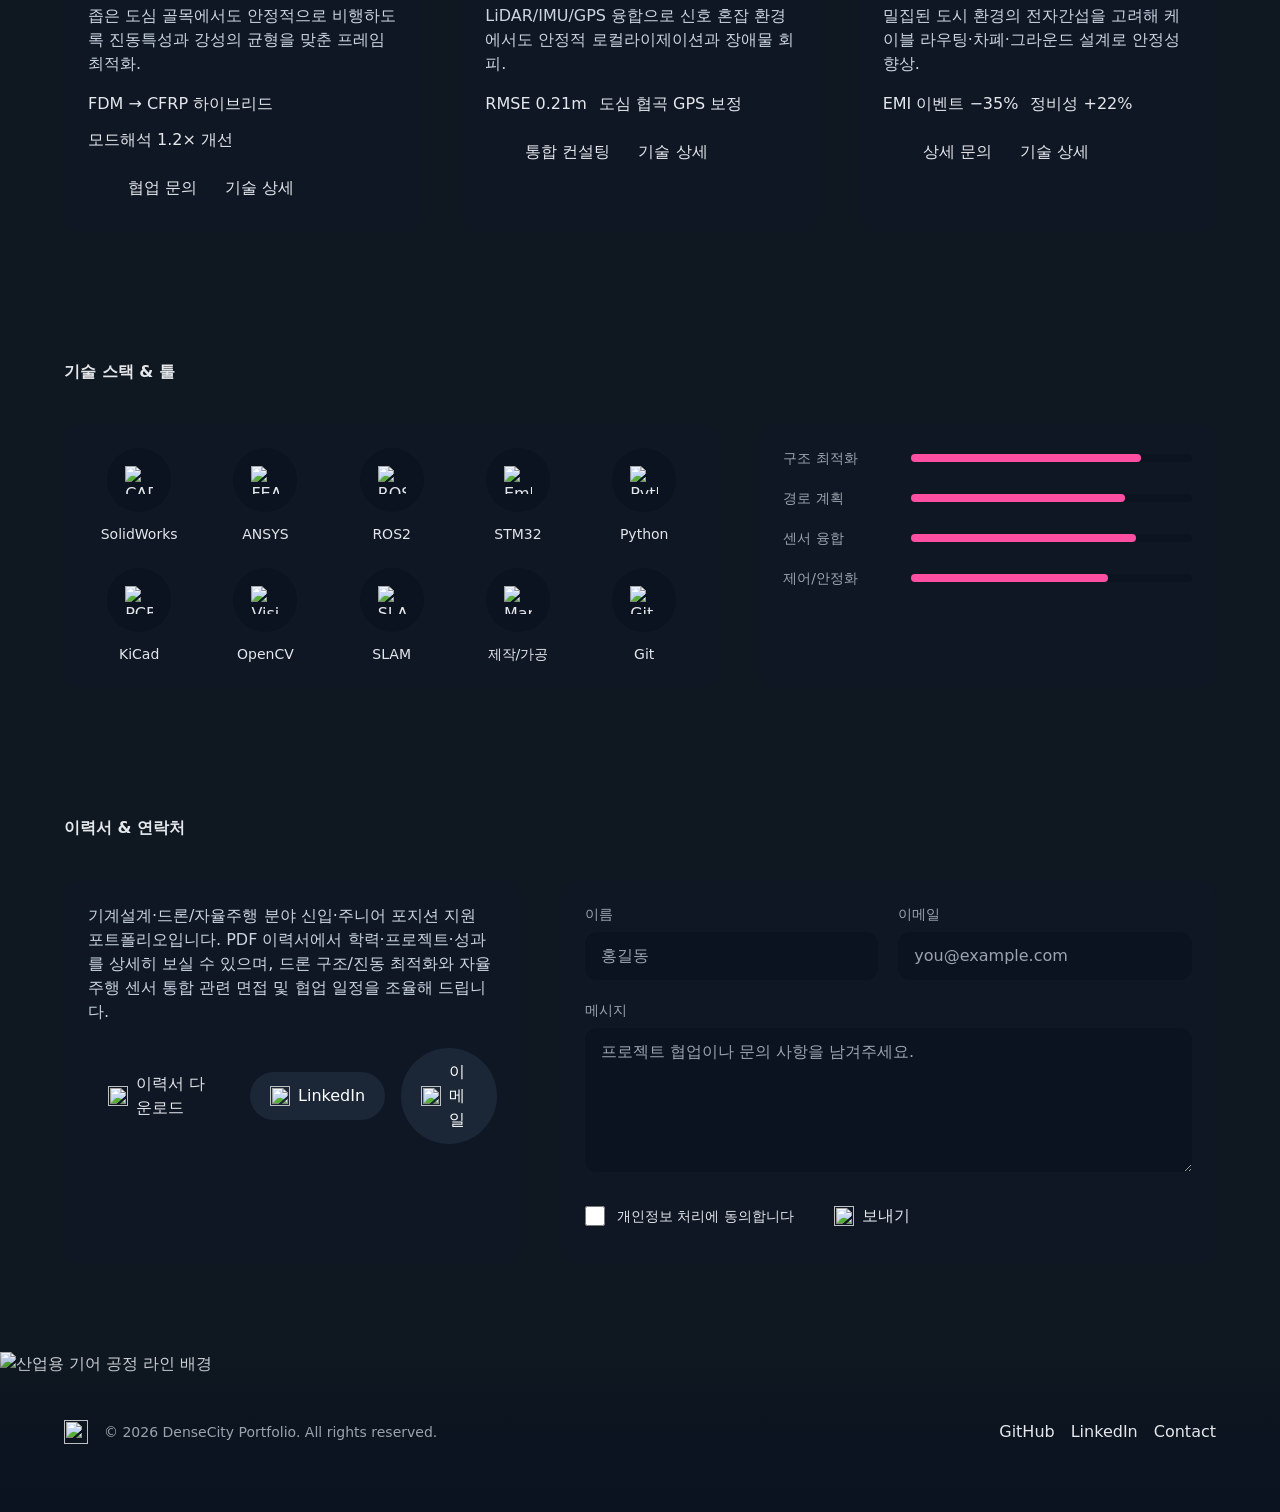
==== commit 71b9a95f: "commit message test" ====
--- a/index2.html
+++ b/index2.html
@@ -7,7 +7,7 @@
     <meta name="viewport" content="width=device-width, initial-scale=1" />
     <meta name="robots" content="index,follow">
     <meta name="generator" content="GrapesJS Studio">
-    <link href="./newisdiff.css" rel="preload" as="style" />
+    <link rel="stylesheet" href="./css/ddd.css" />
   </head>
 
   <body class="cls-58n6zc">
@@ -104,7 +104,7 @@
               </li>
             </ul>
             <div aria-hidden="true" id="iyo3x8">
-              <img src="https://api.iconify.design/lucide-cog.svg?color=%23ffffff" alt="" id="i6b3sc" />
+              <!--<img src="https://api.iconify.design/lucide-cog.svg?color=%23ffffff" alt="" id="i6b3sc" />-->
             </div>
           </div>
         </div>
--- a/css/ddd.css
+++ b/css/ddd.css
@@ -0,0 +1,1561 @@
+html {
+  scroll-behavior: smooth;
+}
+
+*,
+::before,
+::after {
+  box-sizing: border-box;
+  undefined: undefined;
+  border-width: 0;
+  border-style: solid;
+  border-color: #e5e7eb;
+}
+
+html,
+:host {
+  line-height: 1.5;
+  undefined: undefined;
+  -webkit-text-size-adjust: 100%;
+  -moz-tab-size: 4;
+  tab-size: 4;
+  font-family: ui-sans-serif, system-ui, sans-serif, "Apple Color Emoji", "Segoe UI Emoji", "Segoe UI Symbol", "Noto Color Emoji";
+  font-feature-settings: normal;
+  font-variation-settings: normal;
+  -webkit-tap-highlight-color: transparent;
+}
+
+body {
+  margin: 0;
+  undefined: undefined;
+  line-height: inherit;
+}
+
+hr {
+  height: 0;
+  undefined: undefined;
+  color: inherit;
+  border-top-width: 1px;
+}
+
+abbr:where([title]) {
+  text-decoration: underline dotted;
+}
+
+h1,
+h2,
+h3,
+h4,
+h5,
+h6 {
+  font-size: inherit;
+  font-weight: inherit;
+}
+
+a {
+  color: inherit;
+  text-decoration: inherit;
+}
+
+b,
+strong {
+  font-weight: bolder;
+}
+
+code,
+kbd,
+samp,
+pre {
+  font-family: ui-monospace, SFMono-Regular, Menlo, Monaco, Consolas, "Liberation Mono", "Courier New", monospace;
+  undefined: undefined;
+  font-feature-settings: normal;
+  font-variation-settings: normal;
+  font-size: 1em;
+}
+
+small {
+  font-size: 80%;
+}
+
+sub,
+sup {
+  font-size: 75%;
+  line-height: 0;
+  position: relative;
+  vertical-align: baseline;
+}
+
+sub {
+  bottom: -0.25em;
+}
+
+sup {
+  top: -0.5em;
+}
+
+table {
+  text-indent: 0;
+  undefined: undefined;
+  border-color: inherit;
+  border-collapse: collapse;
+}
+
+button,
+input,
+optgroup,
+select,
+textarea {
+  font-family: inherit;
+  undefined: undefined;
+  font-feature-settings: inherit;
+  font-variation-settings: inherit;
+  font-size: 100%;
+  font-weight: inherit;
+  line-height: inherit;
+  letter-spacing: inherit;
+  color: inherit;
+  margin: 0;
+  padding: 0;
+}
+
+button,
+select {
+  text-transform: none;
+}
+
+button,
+input:where([type='button']),
+input:where([type='reset']),
+input:where([type='submit']) {
+  -webkit-appearance: button;
+  undefined: undefined;
+  background-color: transparent;
+  background-image: none;
+}
+
+:-moz-focusring {
+  outline: auto;
+}
+
+:-moz-ui-invalid {
+  box-shadow: none;
+}
+
+progress {
+  vertical-align: baseline;
+}
+
+::-webkit-inner-spin-button,
+::-webkit-outer-spin-button {
+  height: auto;
+}
+
+[type='search'] {
+  -webkit-appearance: textfield;
+  undefined: undefined;
+  outline-offset: -2px;
+}
+
+::-webkit-search-decoration {
+  -webkit-appearance: none;
+}
+
+::-webkit-file-upload-button {
+  -webkit-appearance: button;
+  undefined: undefined;
+  font: inherit;
+}
+
+summary {
+  display: list-item;
+}
+
+blockquote,
+dl,
+dd,
+h1,
+h2,
+h3,
+h4,
+h5,
+h6,
+hr,
+figure,
+p,
+pre {
+  margin: 0;
+}
+
+fieldset {
+  margin: 0;
+  padding: 0;
+}
+
+legend {
+  padding: 0;
+}
+
+ol,
+ul,
+menu {
+  list-style: none;
+  margin: 0;
+  padding: 0;
+}
+
+dialog {
+  padding: 0;
+}
+
+textarea {
+  resize: vertical;
+}
+
+input::placeholder,
+textarea::placeholder {
+  opacity: 1;
+  undefined: undefined;
+  color: #9ca3af;
+}
+
+button,
+[role="button"] {
+  cursor: pointer;
+}
+
+:disabled {
+  cursor: default;
+}
+
+img,
+svg,
+video,
+canvas,
+audio,
+iframe,
+embed,
+object {
+  display: block;
+  undefined: undefined;
+  vertical-align: middle;
+}
+
+img,
+video {
+  max-width: 100%;
+  height: auto;
+}
+
+[hidden] {
+  display: none;
+}
+
+.cls-58n6zc {
+  background-color: rgb(15 23 32 / 1);
+  color: rgb(229 231 235 / 1);
+}
+
+.header {
+  width: 100%;
+  position: sticky;
+  top: 0px;
+  z-index: 40;
+  background-color: rgb(11 19 32 / 0.8);
+  backdrop-filter: blur(8px);
+}
+
+.header-container {
+  max-width: 1200px;
+  margin-left: auto;
+  margin-right: auto;
+  padding-left: 1.5rem;
+  padding-right: 1.5rem;
+}
+
+.header-bar {
+  display: flex;
+  align-items: center;
+  justify-content: space-between;
+  height: 4rem;
+  gap: 1.5rem;
+}
+
+.brand-link {
+  display: flex;
+  align-items: center;
+  gap: 0.75rem;
+}
+
+.brand-icon {
+  width: 1.75rem;
+  height: 1.75rem;
+}
+
+.brand-name {
+  font-size: 1.25rem;
+  line-height: 1.75rem;
+  font-weight: 800;
+  letter-spacing: 0.025em;
+}
+
+.header-navigation {
+  display: none;
+  align-items: center;
+  gap: 2rem;
+}
+
+.header-cta {
+  display: flex;
+  align-items: center;
+  gap: 1rem;
+}
+
+.header-button {
+  padding-left: 1rem;
+  padding-right: 1rem;
+  padding-top: 0.5rem;
+  padding-bottom: 0.5rem;
+  display: flex;
+  align-items: center;
+  gap: 0.5rem;
+}
+
+.button-icon {
+  width: 1rem;
+  height: 1rem;
+}
+
+.button-label {
+  font-weight: 600;
+}
+
+.hero-section {
+  position: relative;
+  width: 100%;
+}
+
+.hero-media {
+  position: relative;
+  height: 72vh;
+  min-height: 540px;
+}
+
+.hero-image {
+  position: absolute;
+  inset: 0px;
+  width: 100%;
+  height: 100%;
+  object-fit: cover;
+}
+
+.hero-overlay {
+  position: absolute;
+  inset: 0px;
+  background-image: linear-gradient(to bottom, rgb(11 19 32 / 0.4), rgb(11 19 32 / 0.7), rgb(11 19 32 / 0));
+}
+
+.hero-content {
+  position: relative;
+  max-width: 1200px;
+  margin-left: auto;
+  margin-right: auto;
+  height: 100%;
+  padding-left: 1.5rem;
+  padding-right: 1.5rem;
+  display: flex;
+  align-items: center;
+}
+
+.hero-grid {
+  width: 100%;
+  display: grid;
+  grid-template-columns: repeat(12, minmax(0, 1fr));
+  gap: 2.5rem;
+}
+
+.hero-profile {
+  grid-column: span 4 / span 4;
+  display: flex;
+}
+
+.profile-card {
+  background-color: rgb(16 24 39 / 0.7);
+  padding: 1.25rem;
+  border-radius: 1rem;
+  display: flex;
+  align-items: center;
+  gap: 1.25rem;
+}
+
+.profile-image {
+  width: 6rem;
+  height: 6rem;
+  border-radius: 9999px;
+  object-fit: cover;
+}
+
+.profile-text {
+  display: flex;
+  flex-direction: column;
+  gap: 0.25rem;
+}
+
+.profile-name {
+  font-size: 1.5rem;
+  line-height: 2rem;
+  font-weight: 700;
+}
+
+.profile-role {
+  color: rgb(154 163 173 / 1);
+}
+
+.profile-badges {
+  display: flex;
+  align-items: center;
+  gap: 0.75rem;
+  margin-top: 0.5rem;
+}
+
+.cls-japd1v {
+  width: 1rem;
+  height: 1rem;
+}
+
+.cls-6fmpok {
+  width: 1rem;
+  height: 1rem;
+}
+
+.hero-headline {
+  grid-column: span 8 / span 8;
+  display: flex;
+  flex-direction: column;
+  justify-content: center;
+}
+
+.hero-title {
+  font-weight: 800;
+  letter-spacing: -0.025em;
+}
+
+.hero-subtitle {
+  margin-top: 1rem;
+  font-size: 1.125rem;
+  line-height: 1.75rem;
+  color: rgb(203 213 225 / 1);
+  max-width: 720px;
+}
+
+.hero-actions {
+  margin-top: 2rem;
+  display: flex;
+  align-items: center;
+  gap: 1rem;
+}
+
+.primary-cta {
+  padding-left: 1.5rem;
+  padding-right: 1.5rem;
+  padding-top: 0.75rem;
+  padding-bottom: 0.75rem;
+  display: flex;
+  align-items: center;
+  gap: 0.75rem;
+  font-weight: 600;
+}
+
+.cls-4uaanw {
+  width: 1.25rem;
+  height: 1.25rem;
+}
+
+.secondary-cta {
+  padding-left: 1.5rem;
+  padding-right: 1.5rem;
+  padding-top: 0.75rem;
+  padding-bottom: 0.75rem;
+  display: flex;
+  align-items: center;
+  gap: 0.75rem;
+  font-weight: 600;
+  border-radius: 9999px;
+  background-color: rgb(27 38 55 / 1);
+  color: rgb(255 255 255 / 1);
+}
+
+.cls-2yirq5 {
+  width: 1.25rem;
+  height: 1.25rem;
+}
+
+.hero-gear-decor {
+  position: absolute;
+  right: 1.5rem;
+  bottom: 1.5rem;
+  width: 2.5rem;
+  height: 2.5rem;
+  opacity: 0.3;
+}
+
+.about-section {
+  max-width: 1200px;
+  margin-left: auto;
+  margin-right: auto;
+  padding-left: 1.5rem;
+  padding-right: 1.5rem;
+  padding-top: 4rem;
+  padding-bottom: 4rem;
+}
+
+.section-header {
+  display: flex;
+  align-items: flex-end;
+  justify-content: space-between;
+  gap: 1.5rem;
+}
+
+.section-title {
+  font-weight: 700;
+}
+
+.section-line {
+  flex: 1 1 0%;
+}
+
+.about-grid {
+  margin-top: 2.5rem;
+  display: grid;
+  grid-template-columns: repeat(12, minmax(0, 1fr));
+  gap: 2.5rem;
+}
+
+.about-summary {
+  grid-column: span 6 / span 6;
+}
+
+.summary-card {
+  background-color: rgb(16 24 39 / 0.7);
+  border-radius: 1rem;
+  padding: 1.5rem;
+}
+
+.summary-text {
+  color: rgb(203 213 225 / 1);
+}
+
+.experience-list {
+  margin-top: 1.5rem;
+  display: flex;
+  flex-direction: column;
+  gap: 0.75rem;
+}
+
+.experience-item {
+  display: flex;
+  align-items: center;
+  gap: 0.75rem;
+}
+
+.cls-k63dam {
+  width: 1.25rem;
+  height: 1.25rem;
+}
+
+.cls-ekoyk2 {
+  width: 1.25rem;
+  height: 1.25rem;
+}
+
+.cls-c5b4dj {
+  width: 1.25rem;
+  height: 1.25rem;
+}
+
+.about-skills {
+  grid-column: span 6 / span 6;
+}
+
+.skills-card {
+  background-color: rgb(16 24 39 / 0.7);
+  border-radius: 1rem;
+  padding: 1.5rem;
+}
+
+.skill-grid {
+  display: grid;
+  grid-template-columns: repeat(2, minmax(0, 1fr));
+  gap: 1.5rem;
+}
+
+.skill-block {
+  display: flex;
+  align-items: center;
+  gap: 1rem;
+}
+
+.cls-kmllen {
+  width: 2rem;
+  height: 2rem;
+}
+
+.skill-info {
+  flex: 1 1 0%;
+}
+
+.skill-header {
+  display: flex;
+  align-items: center;
+  justify-content: space-between;
+  gap: 1rem;
+}
+
+.cls-u838b0 {
+  font-weight: 600;
+}
+
+.cls-2l4azd {
+  color: rgb(154 163 173 / 1);
+}
+
+.skill-meter {
+  margin-top: 0.75rem;
+  height: 0.5rem;
+  border-radius: 9999px;
+  background-color: rgb(11 19 32 / 1);
+}
+
+.skill-fill {
+  height: 100%;
+  border-radius: 9999px;
+  background-color: rgb(5 160 255 / 1);
+}
+
+.cls-l5lj44 {
+  width: 2rem;
+  height: 2rem;
+}
+
+.cls-6ejz52 {
+  font-weight: 600;
+}
+
+.cls-ztpwh1 {
+  color: rgb(154 163 173 / 1);
+}
+
+.cls-ta8qti {
+  width: 2rem;
+  height: 2rem;
+}
+
+.cls-tm047c {
+  font-weight: 600;
+}
+
+.cls-eveswq {
+  color: rgb(154 163 173 / 1);
+}
+
+.cls-lgaa3l {
+  width: 2rem;
+  height: 2rem;
+}
+
+.cls-hsniru {
+  font-weight: 600;
+}
+
+.cls-4lz6kh {
+  color: rgb(154 163 173 / 1);
+}
+
+.skill-note {
+  margin-top: 1.5rem;
+  font-size: 0.875rem;
+  line-height: 1.25rem;
+  color: rgb(154 163 173 / 1);
+}
+
+.projects-section {
+  max-width: 1200px;
+  margin-left: auto;
+  margin-right: auto;
+  padding-left: 1.5rem;
+  padding-right: 1.5rem;
+  padding-top: 4rem;
+  padding-bottom: 4rem;
+}
+
+.project-grid {
+  margin-top: 2.5rem;
+  display: grid;
+  grid-template-columns: repeat(12, minmax(0, 1fr));
+  gap: 2.5rem;
+}
+
+.project-card {
+  grid-column: span 4 / span 4;
+  background-color: rgb(16 24 39 / 0.7);
+  border-radius: 1rem;
+  overflow: hidden;
+  transition-property: all;
+  transition-timing-function: cubic-bezier(0.4, 0, 0.2, 1);
+  transition-duration: 150ms;
+}
+
+.project-media {
+  position: relative;
+  height: 12rem;
+}
+
+.cls-164kug {
+  width: 100%;
+  height: 100%;
+  object-fit: cover;
+}
+
+.project-badge {
+  position: absolute;
+  top: 1rem;
+  left: 1rem;
+}
+
+.cls-qbki05 {
+  width: 1rem;
+  height: 1rem;
+}
+
+.project-body {
+  padding: 1.5rem;
+  display: flex;
+  flex-direction: column;
+  gap: 1rem;
+}
+
+.project-title {
+  font-size: 1.25rem;
+  line-height: 1.75rem;
+  font-weight: 700;
+}
+
+.project-description {
+  color: rgb(203 213 225 / 1);
+}
+
+.project-facts {
+  display: flex;
+  flex-wrap: wrap;
+  align-items: center;
+  gap: 0.75rem;
+}
+
+.project-actions {
+  display: flex;
+  align-items: center;
+  gap: 0.75rem;
+}
+
+.project-button {
+  padding-left: 1rem;
+  padding-right: 1rem;
+  padding-top: 0.5rem;
+  padding-bottom: 0.5rem;
+  display: flex;
+  align-items: center;
+  gap: 0.5rem;
+}
+
+.cls-uufxna {
+  width: 1rem;
+  height: 1rem;
+}
+
+.cls-ntghxf {
+  width: 100%;
+  height: 100%;
+  object-fit: cover;
+}
+
+.cls-pdsgo2 {
+  width: 1rem;
+  height: 1rem;
+}
+
+.cls-lna0zv {
+  width: 1rem;
+  height: 1rem;
+}
+
+.cls-sz5kc0 {
+  width: 100%;
+  height: 100%;
+  object-fit: cover;
+}
+
+.cls-ectc24 {
+  width: 1rem;
+  height: 1rem;
+}
+
+.cls-n3xxhe {
+  width: 1rem;
+  height: 1rem;
+}
+
+.skills-section {
+  max-width: 1200px;
+  margin-left: auto;
+  margin-right: auto;
+  padding-left: 1.5rem;
+  padding-right: 1.5rem;
+  padding-top: 4rem;
+  padding-bottom: 4rem;
+}
+
+.skills-content {
+  margin-top: 2.5rem;
+  display: grid;
+  grid-template-columns: repeat(12, minmax(0, 1fr));
+  gap: 2.5rem;
+}
+
+.icon-cloud {
+  grid-column: span 7 / span 7;
+  background-color: rgb(16 24 39 / 0.7);
+  border-radius: 1rem;
+  padding: 1.5rem;
+}
+
+.icon-grid {
+  display: grid;
+  grid-template-columns: repeat(5, minmax(0, 1fr));
+  gap: 1.5rem;
+}
+
+.icon-item {
+  display: flex;
+  flex-direction: column;
+  align-items: center;
+  gap: 0.75rem;
+}
+
+.cls-dh5r3f {
+  width: 4rem;
+  height: 4rem;
+  border-radius: 9999px;
+  background-color: rgb(11 19 32 / 1);
+  display: flex;
+  align-items: center;
+  justify-content: center;
+}
+
+.cls-k6n8nd {
+  width: 1.75rem;
+  height: 1.75rem;
+}
+
+.cls-yga9se {
+  font-size: 0.875rem;
+  line-height: 1.25rem;
+}
+
+.cls-ranrxe {
+  width: 4rem;
+  height: 4rem;
+  border-radius: 9999px;
+  background-color: rgb(11 19 32 / 1);
+  display: flex;
+  align-items: center;
+  justify-content: center;
+}
+
+.cls-wa16qp {
+  width: 1.75rem;
+  height: 1.75rem;
+}
+
+.cls-xpd7rp {
+  font-size: 0.875rem;
+  line-height: 1.25rem;
+}
+
+.cls-249k30 {
+  width: 4rem;
+  height: 4rem;
+  border-radius: 9999px;
+  background-color: rgb(11 19 32 / 1);
+  display: flex;
+  align-items: center;
+  justify-content: center;
+}
+
+.cls-bi3gu2 {
+  width: 1.75rem;
+  height: 1.75rem;
+}
+
+.cls-2nzqko {
+  font-size: 0.875rem;
+  line-height: 1.25rem;
+}
+
+.cls-2jch6q {
+  width: 4rem;
+  height: 4rem;
+  border-radius: 9999px;
+  background-color: rgb(11 19 32 / 1);
+  display: flex;
+  align-items: center;
+  justify-content: center;
+}
+
+.cls-a7jaw7 {
+  width: 1.75rem;
+  height: 1.75rem;
+}
+
+.cls-c8icps {
+  font-size: 0.875rem;
+  line-height: 1.25rem;
+}
+
+.cls-i66f5k {
+  width: 4rem;
+  height: 4rem;
+  border-radius: 9999px;
+  background-color: rgb(11 19 32 / 1);
+  display: flex;
+  align-items: center;
+  justify-content: center;
+}
+
+.cls-z3t9l6 {
+  width: 1.75rem;
+  height: 1.75rem;
+}
+
+.cls-9huabp {
+  font-size: 0.875rem;
+  line-height: 1.25rem;
+}
+
+.cls-izxbre {
+  width: 4rem;
+  height: 4rem;
+  border-radius: 9999px;
+  background-color: rgb(11 19 32 / 1);
+  display: flex;
+  align-items: center;
+  justify-content: center;
+}
+
+.cls-pvg9ti {
+  width: 1.75rem;
+  height: 1.75rem;
+}
+
+.cls-xh0c65 {
+  font-size: 0.875rem;
+  line-height: 1.25rem;
+}
+
+.cls-gpxmat {
+  width: 4rem;
+  height: 4rem;
+  border-radius: 9999px;
+  background-color: rgb(11 19 32 / 1);
+  display: flex;
+  align-items: center;
+  justify-content: center;
+}
+
+.cls-atbeua {
+  width: 1.75rem;
+  height: 1.75rem;
+}
+
+.cls-0zfxgd {
+  font-size: 0.875rem;
+  line-height: 1.25rem;
+}
+
+.cls-2ah98f {
+  width: 4rem;
+  height: 4rem;
+  border-radius: 9999px;
+  background-color: rgb(11 19 32 / 1);
+  display: flex;
+  align-items: center;
+  justify-content: center;
+}
+
+.cls-t5mf8d {
+  width: 1.75rem;
+  height: 1.75rem;
+}
+
+.cls-bqyxdl {
+  font-size: 0.875rem;
+  line-height: 1.25rem;
+}
+
+.cls-3mb46h {
+  width: 4rem;
+  height: 4rem;
+  border-radius: 9999px;
+  background-color: rgb(11 19 32 / 1);
+  display: flex;
+  align-items: center;
+  justify-content: center;
+}
+
+.cls-b38is2 {
+  width: 1.75rem;
+  height: 1.75rem;
+}
+
+.cls-djveza {
+  font-size: 0.875rem;
+  line-height: 1.25rem;
+}
+
+.cls-njc0vo {
+  width: 4rem;
+  height: 4rem;
+  border-radius: 9999px;
+  background-color: rgb(11 19 32 / 1);
+  display: flex;
+  align-items: center;
+  justify-content: center;
+}
+
+.cls-8jvbf2 {
+  width: 1.75rem;
+  height: 1.75rem;
+}
+
+.cls-b8alc1 {
+  font-size: 0.875rem;
+  line-height: 1.25rem;
+}
+
+.skill-bars {
+  grid-column: span 5 / span 5;
+  background-color: rgb(16 24 39 / 0.7);
+  border-radius: 1rem;
+  padding: 1.5rem;
+}
+
+.bars-list {
+  display: flex;
+  flex-direction: column;
+  gap: 1.25rem;
+}
+
+.bar-item {
+  display: flex;
+  align-items: center;
+  gap: 1rem;
+}
+
+.cls-vy6qdg {
+  width: 7rem;
+  font-size: 0.875rem;
+  line-height: 1.25rem;
+  color: rgb(154 163 173 / 1);
+}
+
+.cls-mr4hjq {
+  flex: 1 1 0%;
+  height: 0.5rem;
+  border-radius: 9999px;
+  background-color: rgb(11 19 32 / 1);
+}
+
+.cls-hd0oni {
+  height: 100%;
+  border-radius: 9999px;
+  background-color: rgb(255 79 163 / 1);
+}
+
+.cls-7nk0km {
+  width: 7rem;
+  font-size: 0.875rem;
+  line-height: 1.25rem;
+  color: rgb(154 163 173 / 1);
+}
+
+.cls-fnbruv {
+  flex: 1 1 0%;
+  height: 0.5rem;
+  border-radius: 9999px;
+  background-color: rgb(11 19 32 / 1);
+}
+
+.cls-04umcz {
+  height: 100%;
+  border-radius: 9999px;
+  background-color: rgb(255 79 163 / 1);
+}
+
+.cls-r28z0w {
+  width: 7rem;
+  font-size: 0.875rem;
+  line-height: 1.25rem;
+  color: rgb(154 163 173 / 1);
+}
+
+.cls-zw9qsq {
+  flex: 1 1 0%;
+  height: 0.5rem;
+  border-radius: 9999px;
+  background-color: rgb(11 19 32 / 1);
+}
+
+.cls-rldxgh {
+  height: 100%;
+  border-radius: 9999px;
+  background-color: rgb(255 79 163 / 1);
+}
+
+.cls-3xzul8 {
+  width: 7rem;
+  font-size: 0.875rem;
+  line-height: 1.25rem;
+  color: rgb(154 163 173 / 1);
+}
+
+.cls-uv6nni {
+  flex: 1 1 0%;
+  height: 0.5rem;
+  border-radius: 9999px;
+  background-color: rgb(11 19 32 / 1);
+}
+
+.cls-i1on48 {
+  height: 100%;
+  border-radius: 9999px;
+  background-color: rgb(255 79 163 / 1);
+}
+
+.resume-contact-section {
+  max-width: 1200px;
+  margin-left: auto;
+  margin-right: auto;
+  padding-left: 1.5rem;
+  padding-right: 1.5rem;
+  padding-top: 4rem;
+  padding-bottom: 4rem;
+}
+
+.resume-contact-grid {
+  margin-top: 2.5rem;
+  display: grid;
+  grid-template-columns: repeat(12, minmax(0, 1fr));
+  gap: 2.5rem;
+}
+
+.resume-card {
+  grid-column: span 5 / span 5;
+  background-color: rgb(16 24 39 / 0.7);
+  border-radius: 1rem;
+  padding: 1.5rem;
+  display: flex;
+  flex-direction: column;
+  gap: 1.5rem;
+}
+
+.resume-intro {
+  color: rgb(203 213 225 / 1);
+}
+
+.resume-actions {
+  display: flex;
+  align-items: center;
+  gap: 1rem;
+}
+
+.resume-button {
+  padding-left: 1.25rem;
+  padding-right: 1.25rem;
+  padding-top: 0.75rem;
+  padding-bottom: 0.75rem;
+  display: flex;
+  align-items: center;
+  gap: 0.5rem;
+}
+
+.cls-yi3hy0 {
+  width: 1.25rem;
+  height: 1.25rem;
+}
+
+.linkedin-button {
+  padding-left: 1.25rem;
+  padding-right: 1.25rem;
+  padding-top: 0.75rem;
+  padding-bottom: 0.75rem;
+  display: flex;
+  align-items: center;
+  gap: 0.5rem;
+  border-radius: 9999px;
+  background-color: rgb(27 38 55 / 1);
+  color: rgb(255 255 255 / 1);
+}
+
+.cls-ocx1zg {
+  width: 1.25rem;
+  height: 1.25rem;
+}
+
+.email-button {
+  padding-left: 1.25rem;
+  padding-right: 1.25rem;
+  padding-top: 0.75rem;
+  padding-bottom: 0.75rem;
+  display: flex;
+  align-items: center;
+  gap: 0.5rem;
+  border-radius: 9999px;
+  background-color: rgb(27 38 55 / 1);
+  color: rgb(255 255 255 / 1);
+}
+
+.cls-rgpfjh {
+  width: 1.25rem;
+  height: 1.25rem;
+}
+
+.contact-form {
+  grid-column: span 7 / span 7;
+  background-color: rgb(16 24 39 / 0.7);
+  border-radius: 1rem;
+  padding: 1.5rem;
+  display: flex;
+  flex-direction: column;
+  gap: 1.25rem;
+}
+
+.form-row {
+  display: grid;
+  grid-template-columns: repeat(2, minmax(0, 1fr));
+  gap: 1.25rem;
+}
+
+.form-field {
+  display: flex;
+  flex-direction: column;
+  gap: 0.5rem;
+}
+
+.field-label {
+  font-size: 0.875rem;
+  line-height: 1.25rem;
+  color: rgb(154 163 173 / 1);
+}
+
+.field-input {
+  width: 100%;
+  border-radius: 0.75rem;
+  background-color: rgb(11 19 32 / 1);
+  color: rgb(255 255 255 / 1);
+  padding-left: 1rem;
+  padding-right: 1rem;
+  padding-top: 0.75rem;
+  padding-bottom: 0.75rem;
+}
+
+.field-input:focus {
+  outline-width: 2px;
+  outline-color: #05a0ff;
+}
+
+.form-controls {
+  display: flex;
+  align-items: center;
+  gap: 1rem;
+}
+
+.checkbox-label {
+  display: flex;
+  align-items: center;
+  gap: 0.75rem;
+}
+
+.checkbox-input {
+  width: 1.25rem;
+  height: 1.25rem;
+  border-radius: 0.375rem;
+  background-color: rgb(11 19 32 / 1);
+}
+
+.checkbox-input:checked {
+  background-color: rgb(5 160 255 / 1);
+}
+
+.cls-q63b8y {
+  font-size: 0.875rem;
+  line-height: 1.25rem;
+}
+
+.submit-button {
+  padding-left: 1.5rem;
+  padding-right: 1.5rem;
+  padding-top: 0.75rem;
+  padding-bottom: 0.75rem;
+  display: flex;
+  align-items: center;
+  gap: 0.5rem;
+}
+
+.cls-wydyho {
+  width: 1.25rem;
+  height: 1.25rem;
+}
+
+.footer {
+  width: 100%;
+  margin-top: 1.5rem;
+}
+
+.footer-media {
+  position: relative;
+  height: 10rem;
+}
+
+.cls-s2xn8a {
+  position: absolute;
+  inset: 0px;
+  width: 100%;
+  height: 100%;
+  object-fit: cover;
+}
+
+.footer-overlay {
+  position: absolute;
+  inset: 0px;
+  background-image: linear-gradient(to top, #0b1320, rgb(11 19 32 / 0.8), rgb(11 19 32 / 0));
+}
+
+.footer-content {
+  position: relative;
+  max-width: 1200px;
+  margin-left: auto;
+  margin-right: auto;
+  padding-left: 1.5rem;
+  padding-right: 1.5rem;
+  height: 100%;
+  display: flex;
+  align-items: center;
+  justify-content: space-between;
+  gap: 1.5rem;
+}
+
+.footer-left {
+  display: flex;
+  align-items: center;
+  gap: 1rem;
+}
+
+.cls-wedlop {
+  width: 1.5rem;
+  height: 1.5rem;
+}
+
+.cls-etrvaf {
+  font-size: 0.875rem;
+  line-height: 1.25rem;
+  color: rgb(154 163 173 / 1);
+}
+
+.footer-right {
+  display: flex;
+  align-items: center;
+  gap: 1rem;
+}
+
+#icu7ci {
+  width: 85%;
+}
+
+#ic4v45 {
+  width: 80%;
+}
+
+#icu75j {
+  width: 75%;
+}
+
+#i46h0j {
+  width: 78%;
+}
+
+#iu4raj {
+  width: 82%;
+}
+
+#ice8qb {
+  width: 76%;
+}
+
+#iqga3n {
+  width: 80%;
+}
+
+#i4q39t {
+  width: 70%;
+}
+
+#i6b3sc {
+  width: 28px;
+  height: 28px;
+}
+
+#iyo3x8 {
+  display: flex;
+  justify-content: flex-end;
+  opacity: 0.2;
+}
+
+#i7n7xy {
+  position: absolute;
+  right: 10px;
+  bottom: 10px;
+  width: 22px;
+  height: 22px;
+  opacity: 0.25;
+}
+
+#iot7qq {
+  position: absolute;
+  right: 10px;
+  bottom: 10px;
+  width: 22px;
+  height: 22px;
+  opacity: 0.25;
+}
+
+#icjqez {
+  position: absolute;
+  right: 10px;
+  bottom: 10px;
+  width: 22px;
+  height: 22px;
+  opacity: 0.25;
+}
+
+#i6jv47 {
+  left: 1.25rem;
+  bottom: 2rem;
+  width: 28px;
+  height: 28px;
+  opacity: 0.22;
+}
+
+#if8eoa {
+  right: 4.5rem;
+  top: 1.5rem;
+  width: 22px;
+  height: 22px;
+  opacity: 0.18;
+}
+
+@keyframes spin {
+  to {
+    transform: rotate(360deg);
+  }
+}
+
+@keyframes float {
+
+  0%,
+  100% {
+    transform: translateY(0);
+  }
+
+  50% {
+    transform: translateY(-6px);
+  }
+}
+
+@media (max-width: 992px) {
+  .gjs-t-h1 {
+    font-size: 42px;
+  }
+
+  .gjs-t-h2 {
+    font-size: 28px;
+  }
+
+  .header-navigation {
+    display: flex;
+  }
+
+  .hero-profile {
+    grid-column: span 12 / span 12;
+    justify-content: center;
+  }
+
+  .hero-headline {
+    grid-column: span 12 / span 12;
+  }
+
+  .about-summary {
+    grid-column: span 12 / span 12;
+  }
+
+  .about-skills {
+    grid-column: span 12 / span 12;
+  }
+
+  .skill-grid {
+    grid-template-columns: repeat(1, minmax(0, 1fr));
+  }
+
+  .project-card {
+    grid-column: span 12 / span 12;
+  }
+
+  .icon-cloud {
+    grid-column: span 12 / span 12;
+  }
+
+  .icon-grid {
+    grid-template-columns: repeat(4, minmax(0, 1fr));
+  }
+
+  .skill-bars {
+    grid-column: span 12 / span 12;
+  }
+
+  .resume-card {
+    grid-column: span 12 / span 12;
+  }
+
+  .contact-form {
+    grid-column: span 12 / span 12;
+  }
+
+  .form-row {
+    grid-template-columns: repeat(1, minmax(0, 1fr));
+  }
+}
+
+@media (max-width: 480px) {
+  .gjs-t-h1 {
+    font-size: 32px;
+  }
+
+  .gjs-t-h2 {
+    font-size: 24px;
+  }
+
+  .project-card {
+    grid-column: span 12 / span 12;
+  }
+
+  .icon-grid {
+    grid-template-columns: repeat(3, minmax(0, 1fr));
+  }
+}
